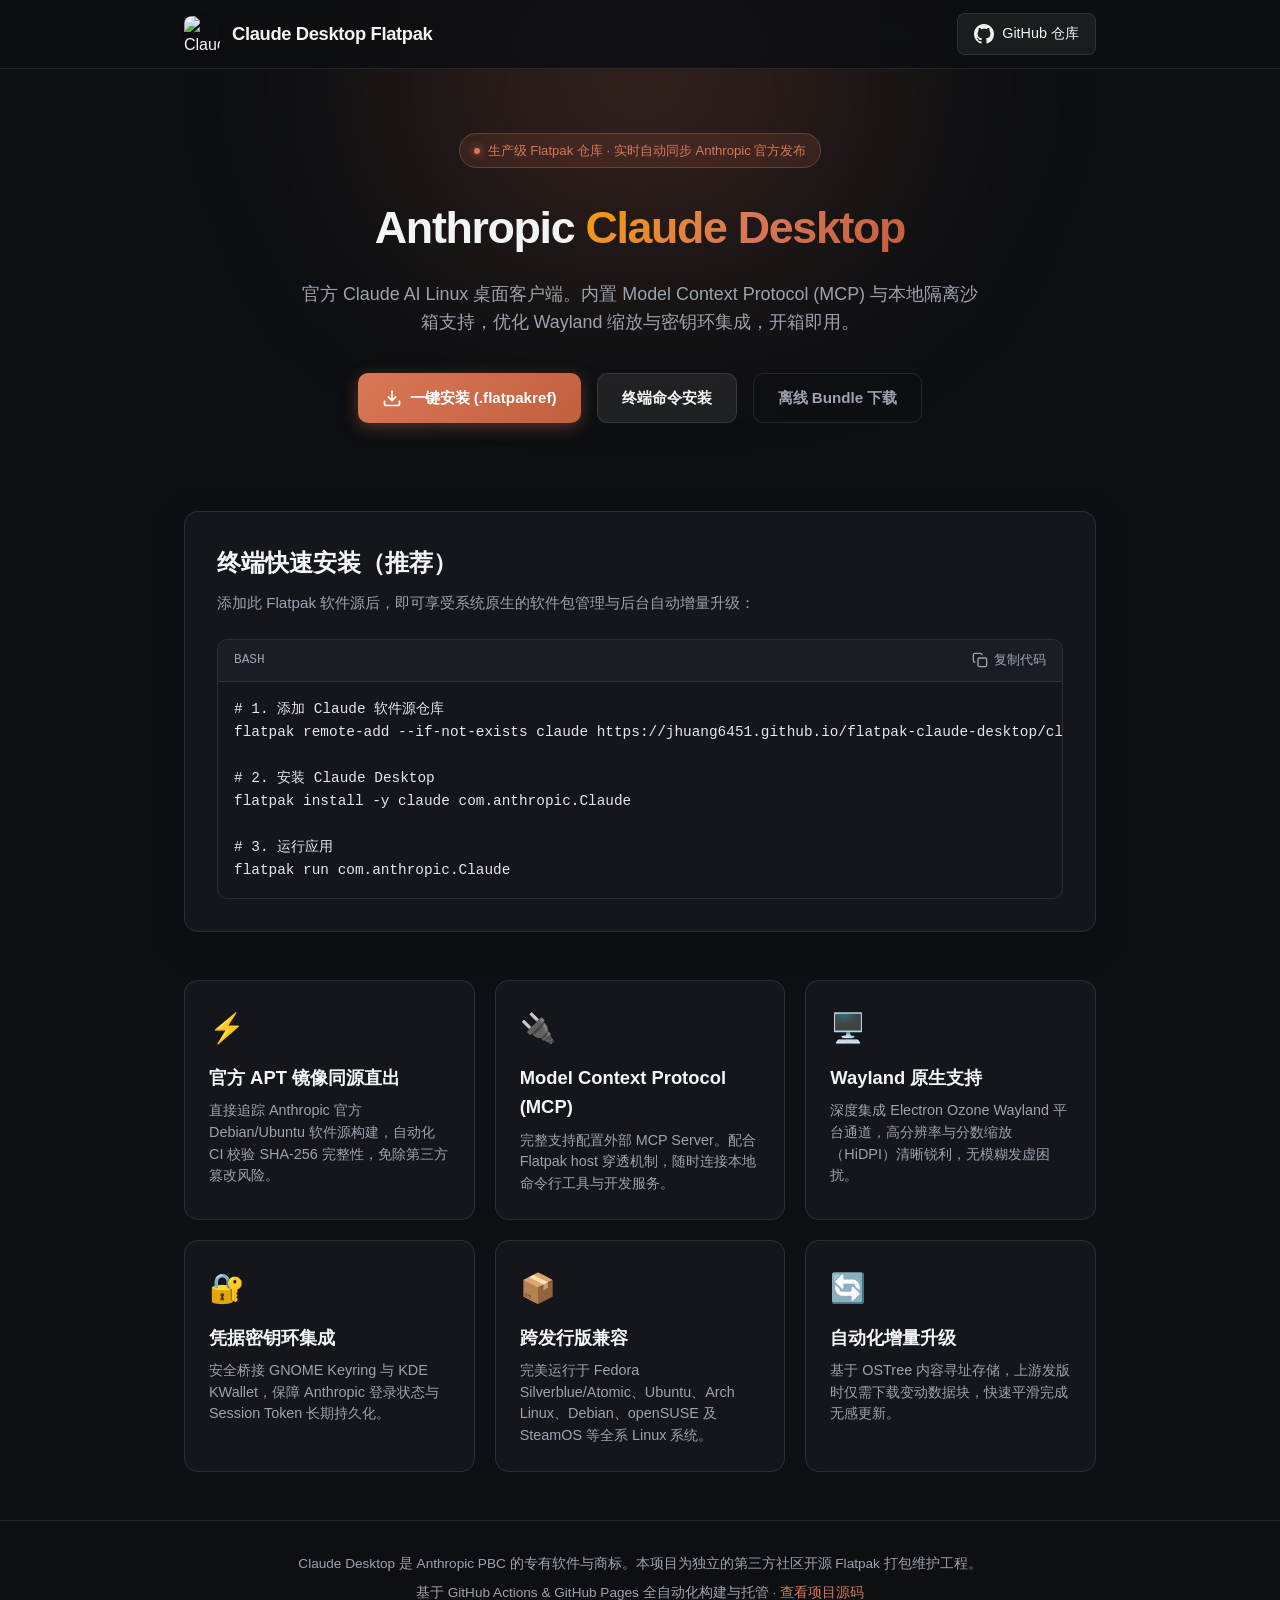
==== web/index.html @ 356c2008 "feat: initial commit for Anthropic Claude Desktop Linux Flatpak repository" ====
<!DOCTYPE html>
<html lang="zh-CN">
<head>
  <meta charset="UTF-8">
  <meta name="viewport" content="width=device-width, initial-scale=1.0">
  <title>Claude Flatpak - Anthropic Claude Linux 客户端一键安装与自动更新</title>
  <meta name="description" content="Anthropic Claude Linux 官方桌面客户端生产级 Flatpak 打包，集成 MCP 服务调用、Wayland 原生支持、全自动增量更新。">
  <link rel="icon" type="image/png" href="icons/com.anthropic.Claude.png">
  <link rel="stylesheet" href="style.css">
</head>
<body>
  <div class="bg-glow"></div>
  <header class="header">
    <div class="container nav-content">
      <div class="logo-group">
        <img src="icons/com.anthropic.Claude.png" alt="Claude Logo" class="app-icon">
        <span class="app-title">Claude Desktop Flatpak</span>
      </div>
      <div class="nav-links">
        <a href="https://github.com/jhuang6451/flatpak-claude-desktop" target="_blank" rel="noopener" class="nav-btn">
          <svg height="20" width="20" viewBox="0 0 16 16" fill="currentColor"><path d="M8 0C3.58 0 0 3.58 0 8c0 3.54 2.29 6.53 5.47 7.59.4.07.55-.17.55-.38 0-.19-.01-.82-.01-1.49-2.01.37-2.53-.49-2.69-.94-.09-.23-.48-.94-.82-1.13-.28-.15-.68-.52-.01-.53.63-.01 1.08.58 1.23.82.72 1.21 1.87.87 2.33.66.07-.52.28-.87.51-1.07-1.78-.2-3.64-.89-3.64-3.95 0-.87.31-1.59.82-2.15-.08-.2-.36-1.02.08-2.12 0 0 .67-.21 2.2.82.64-.18 1.32-.27 2-.27.68 0 1.36.09 2 .27 1.53-1.04 2.2-.82 2.2-.82.44 1.1.16 1.92.08 2.12.51.56.82 1.27.82 2.15 0 3.07-1.87 3.75-3.65 3.95.29.25.54.73.54 1.48 0 1.07-.01 1.93-.01 2.2 0 .21.15.46.55.38A8.013 8.013 0 0016 8c0-4.42-3.58-8-8-8z"/></svg>
          GitHub 仓库
        </a>
      </div>
    </div>
  </header>

  <main class="container main-content">
    <section class="hero">
      <div class="badge">
        <span class="badge-dot"></span>
        生产级 Flatpak 仓库 · 实时自动同步 Anthropic 官方发布
      </div>
      <h1 class="hero-title">
        Anthropic <span class="gradient-text">Claude Desktop</span>
      </h1>
      <p class="hero-subtitle">
        官方 Claude AI Linux 桌面客户端。内置 Model Context Protocol (MCP) 与本地隔离沙箱支持，优化 Wayland 缩放与密钥环集成，开箱即用。
      </p>

      <div class="actions">
        <a href="claude.flatpakref" class="btn btn-primary" download>
          <svg width="20" height="20" viewBox="0 0 24 24" fill="none" stroke="currentColor" stroke-width="2"><path d="M21 15v4a2 2 0 0 1-2 2H5a2 2 0 0 1-2-2v-4"/><polyline points="7 10 12 15 17 10"/><line x1="12" y1="15" x2="12" y2="3"/></svg>
          一键安装 (.flatpakref)
        </a>
        <a href="#cli-install" class="btn btn-secondary">
          终端命令安装
        </a>
        <a href="https://github.com/jhuang6451/flatpak-claude-desktop/releases/latest" target="_blank" rel="noopener" class="btn btn-outline">
          离线 Bundle 下载
        </a>
      </div>
    </section>

    <section id="cli-install" class="install-section">
      <h2 class="section-title">终端快速安装（推荐）</h2>
      <p class="section-desc">添加此 Flatpak 软件源后，即可享受系统原生的软件包管理与后台自动增量升级：</p>

      <div class="code-box">
        <div class="code-header">
          <span class="code-lang">BASH</span>
          <button class="copy-btn" onclick="copyInstallCmd()">
            <svg width="16" height="16" viewBox="0 0 24 24" fill="none" stroke="currentColor" stroke-width="2"><rect x="9" y="9" width="13" height="13" rx="2" ry="2"/><path d="M5 15H4a2 2 0 0 1-2-2V4a2 2 0 0 1 2-2h9a2 2 0 0 1 2 2v1"/></svg>
            复制代码
          </button>
        </div>
        <pre><code id="cmd-text"># 1. 添加 Claude 软件源仓库
flatpak remote-add --if-not-exists claude https://jhuang6451.github.io/flatpak-claude-desktop/claude.flatpakrepo

# 2. 安装 Claude Desktop
flatpak install -y claude com.anthropic.Claude

# 3. 运行应用
flatpak run com.anthropic.Claude</code></pre>
      </div>
    </section>

    <section class="features-grid">
      <div class="feature-card">
        <div class="feature-icon">⚡</div>
        <h3 class="feature-title">官方 APT 镜像同源直出</h3>
        <p class="feature-desc">直接追踪 Anthropic 官方 Debian/Ubuntu 软件源构建，自动化 CI 校验 SHA-256 完整性，免除第三方篡改风险。</p>
      </div>

      <div class="feature-card">
        <div class="feature-icon">🔌</div>
        <h3 class="feature-title">Model Context Protocol (MCP)</h3>
        <p class="feature-desc">完整支持配置外部 MCP Server。配合 Flatpak host 穿透机制，随时连接本地命令行工具与开发服务。</p>
      </div>

      <div class="feature-card">
        <div class="feature-icon">🖥️</div>
        <h3 class="feature-title">Wayland 原生支持</h3>
        <p class="feature-desc">深度集成 Electron Ozone Wayland 平台通道，高分辨率与分数缩放（HiDPI）清晰锐利，无模糊发虚困扰。</p>
      </div>

      <div class="feature-card">
        <div class="feature-icon">🔐</div>
        <h3 class="feature-title">凭据密钥环集成</h3>
        <p class="feature-desc">安全桥接 GNOME Keyring 与 KDE KWallet，保障 Anthropic 登录状态与 Session Token 长期持久化。</p>
      </div>

      <div class="feature-card">
        <div class="feature-icon">📦</div>
        <h3 class="feature-title">跨发行版兼容</h3>
        <p class="feature-desc">完美运行于 Fedora Silverblue/Atomic、Ubuntu、Arch Linux、Debian、openSUSE 及 SteamOS 等全系 Linux 系统。</p>
      </div>

      <div class="feature-card">
        <div class="feature-icon">🔄</div>
        <h3 class="feature-title">自动化增量升级</h3>
        <p class="feature-desc">基于 OSTree 内容寻址存储，上游发版时仅需下载变动数据块，快速平滑完成无感更新。</p>
      </div>
    </section>
  </main>

  <footer class="footer">
    <div class="container">
      <p>Claude Desktop 是 Anthropic PBC 的专有软件与商标。本项目为独立的第三方社区开源 Flatpak 打包维护工程。</p>
      <p style="margin-top: 8px;">基于 GitHub Actions & GitHub Pages 全自动化构建与托管 · <a href="https://github.com/jhuang6451/flatpak-claude-desktop">查看项目源码</a></p>
    </div>
  </footer>

  <script>
    function copyInstallCmd() {
      const text = document.getElementById('cmd-text').innerText;
      navigator.clipboard.writeText(text).then(() => {
        const btn = document.querySelector('.copy-btn');
        btn.innerHTML = '已复制！';
        setTimeout(() => {
          btn.innerHTML = '<svg width="16" height="16" viewBox="0 0 24 24" fill="none" stroke="currentColor" stroke-width="2"><rect x="9" y="9" width="13" height="13" rx="2" ry="2"/><path d="M5 15H4a2 2 0 0 1-2-2V4a2 2 0 0 1 2-2h9a2 2 0 0 1 2 2v1"/></svg> 复制代码';
        }, 2000);
      });
    }
  </script>
</body>
</html>
---- web/style.css ----
:root {
  --bg-color: #0d0f12;
  --card-bg: rgba(24, 26, 32, 0.75);
  --card-border: rgba(255, 255, 255, 0.1);
  --text-primary: #f3f4f6;
  --text-secondary: #9ca3af;
  --accent-coral: #d97757;
  --accent-terracotta: #c15f3e;
  --accent-amber: #f59e0b;
  --accent-cream: #faf5ee;
  --code-bg: #14161d;
  --radius: 14px;
}

* {
  margin: 0;
  padding: 0;
  box-sizing: border-box;
}

body {
  font-family: -apple-system, BlinkMacSystemFont, "Segoe UI", Roboto, "Helvetica Neue", Arial, sans-serif;
  background-color: var(--bg-color);
  color: var(--text-primary);
  line-height: 1.6;
  position: relative;
  min-height: 100vh;
  overflow-x: hidden;
}

.bg-glow {
  position: fixed;
  top: -150px;
  left: 50%;
  transform: translateX(-50%);
  width: 900px;
  height: 450px;
  background: radial-gradient(circle, rgba(217, 119, 87, 0.22) 0%, rgba(193, 95, 62, 0.12) 40%, transparent 70%);
  filter: blur(80px);
  z-index: -1;
  pointer-events: none;
}

.container {
  max-width: 960px;
  margin: 0 auto;
  padding: 0 24px;
}

/* Header */
.header {
  border-bottom: 1px solid var(--card-border);
  backdrop-filter: blur(12px);
  position: sticky;
  top: 0;
  z-index: 50;
  background: rgba(13, 15, 18, 0.85);
}

.nav-content {
  display: flex;
  justify-content: space-between;
  align-items: center;
  height: 68px;
}

.logo-group {
  display: flex;
  align-items: center;
  gap: 12px;
}

.app-icon {
  width: 36px;
  height: 36px;
  border-radius: 8px;
  box-shadow: 0 2px 8px rgba(0, 0, 0, 0.3);
}

.app-title {
  font-size: 1.15rem;
  font-weight: 700;
  letter-spacing: -0.02em;
}

.nav-btn {
  display: inline-flex;
  align-items: center;
  gap: 8px;
  background: rgba(255, 255, 255, 0.06);
  color: var(--text-primary);
  text-decoration: none;
  padding: 8px 16px;
  border-radius: 8px;
  font-size: 0.9rem;
  font-weight: 500;
  border: 1px solid var(--card-border);
  transition: all 0.2s ease;
}

.nav-btn:hover {
  background: rgba(255, 255, 255, 0.12);
}

/* Hero */
.hero {
  padding: 64px 0 40px;
  text-align: center;
}

.badge {
  display: inline-flex;
  align-items: center;
  gap: 8px;
  background: rgba(217, 119, 87, 0.12);
  border: 1px solid rgba(217, 119, 87, 0.3);
  color: var(--accent-coral);
  padding: 6px 14px;
  border-radius: 999px;
  font-size: 0.82rem;
  font-weight: 500;
  margin-bottom: 24px;
}

.badge-dot {
  width: 6px;
  height: 6px;
  background: var(--accent-coral);
  border-radius: 50%;
  box-shadow: 0 0 8px var(--accent-coral);
}

.hero-title {
  font-size: 2.8rem;
  font-weight: 800;
  letter-spacing: -0.03em;
  margin-bottom: 16px;
}

.gradient-text {
  background: linear-gradient(135deg, #f59e0b 0%, #d97757 50%, #c15f3e 100%);
  -webkit-background-clip: text;
  -webkit-text-fill-color: transparent;
}

.hero-subtitle {
  font-size: 1.12rem;
  color: var(--text-secondary);
  max-width: 680px;
  margin: 0 auto 36px;
}

.actions {
  display: flex;
  justify-content: center;
  gap: 16px;
  flex-wrap: wrap;
}

.btn {
  display: inline-flex;
  align-items: center;
  gap: 8px;
  padding: 12px 24px;
  border-radius: 10px;
  font-size: 0.95rem;
  font-weight: 600;
  text-decoration: none;
  transition: all 0.2s ease;
  cursor: pointer;
}

.btn-primary {
  background: linear-gradient(135deg, #d97757 0%, #c15f3e 100%);
  color: #fff;
  box-shadow: 0 4px 16px rgba(217, 119, 87, 0.35);
}

.btn-primary:hover {
  transform: translateY(-2px);
  box-shadow: 0 6px 20px rgba(217, 119, 87, 0.5);
}

.btn-secondary {
  background: rgba(255, 255, 255, 0.08);
  color: var(--text-primary);
  border: 1px solid var(--card-border);
}

.btn-secondary:hover {
  background: rgba(255, 255, 255, 0.14);
}

.btn-outline {
  background: transparent;
  color: var(--text-secondary);
  border: 1px solid var(--card-border);
}

.btn-outline:hover {
  color: var(--text-primary);
  border-color: rgba(255, 255, 255, 0.25);
}

/* Install Section */
.install-section {
  margin-top: 48px;
  background: var(--card-bg);
  border: 1px solid var(--card-border);
  border-radius: var(--radius);
  padding: 32px;
  box-shadow: 0 10px 30px rgba(0, 0, 0, 0.25);
}

.section-title {
  font-size: 1.5rem;
  font-weight: 700;
  margin-bottom: 8px;
}

.section-desc {
  color: var(--text-secondary);
  margin-bottom: 24px;
  font-size: 0.95rem;
}

.code-box {
  background: var(--code-bg);
  border: 1px solid var(--card-border);
  border-radius: 10px;
  overflow: hidden;
}

.code-header {
  display: flex;
  justify-content: space-between;
  align-items: center;
  padding: 10px 16px;
  background: rgba(255, 255, 255, 0.03);
  border-bottom: 1px solid var(--card-border);
}

.code-lang {
  font-size: 0.8rem;
  font-family: monospace;
  color: var(--text-secondary);
}

.copy-btn {
  background: transparent;
  border: none;
  color: var(--text-secondary);
  cursor: pointer;
  display: flex;
  align-items: center;
  gap: 6px;
  font-size: 0.8rem;
  transition: color 0.2s ease;
}

.copy-btn:hover {
  color: var(--text-primary);
}

.code-box pre {
  padding: 16px;
  overflow-x: auto;
  font-family: "JetBrains Mono", Consolas, Monaco, "Liberation Mono", monospace;
  font-size: 0.9rem;
  line-height: 1.6;
  color: #e5e7eb;
}

.code-box code {
  font-family: inherit;
}

/* Feature Grid */
.features-grid {
  display: grid;
  grid-template-columns: repeat(auto-fit, minmax(280px, 1fr));
  gap: 20px;
  margin: 48px 0;
}

.feature-card {
  background: var(--card-bg);
  border: 1px solid var(--card-border);
  border-radius: var(--radius);
  padding: 24px;
  transition: transform 0.2s ease, border-color 0.2s ease;
}

.feature-card:hover {
  transform: translateY(-3px);
  border-color: rgba(217, 119, 87, 0.4);
}

.feature-icon {
  font-size: 1.8rem;
  margin-bottom: 12px;
}

.feature-title {
  font-size: 1.15rem;
  font-weight: 600;
  margin-bottom: 8px;
}

.feature-desc {
  font-size: 0.9rem;
  color: var(--text-secondary);
  line-height: 1.5;
}

/* Footer */
.footer {
  border-top: 1px solid var(--card-border);
  padding: 32px 0;
  text-align: center;
  color: var(--text-secondary);
  font-size: 0.85rem;
  margin-top: 48px;
}

.footer a {
  color: var(--accent-coral);
  text-decoration: none;
}

.footer a:hover {
  text-decoration: underline;
}

@media (max-width: 640px) {
  .hero-title {
    font-size: 2.1rem;
  }
  .actions {
    flex-direction: column;
  }
  .btn {
    width: 100%;
    justify-content: center;
  }
}
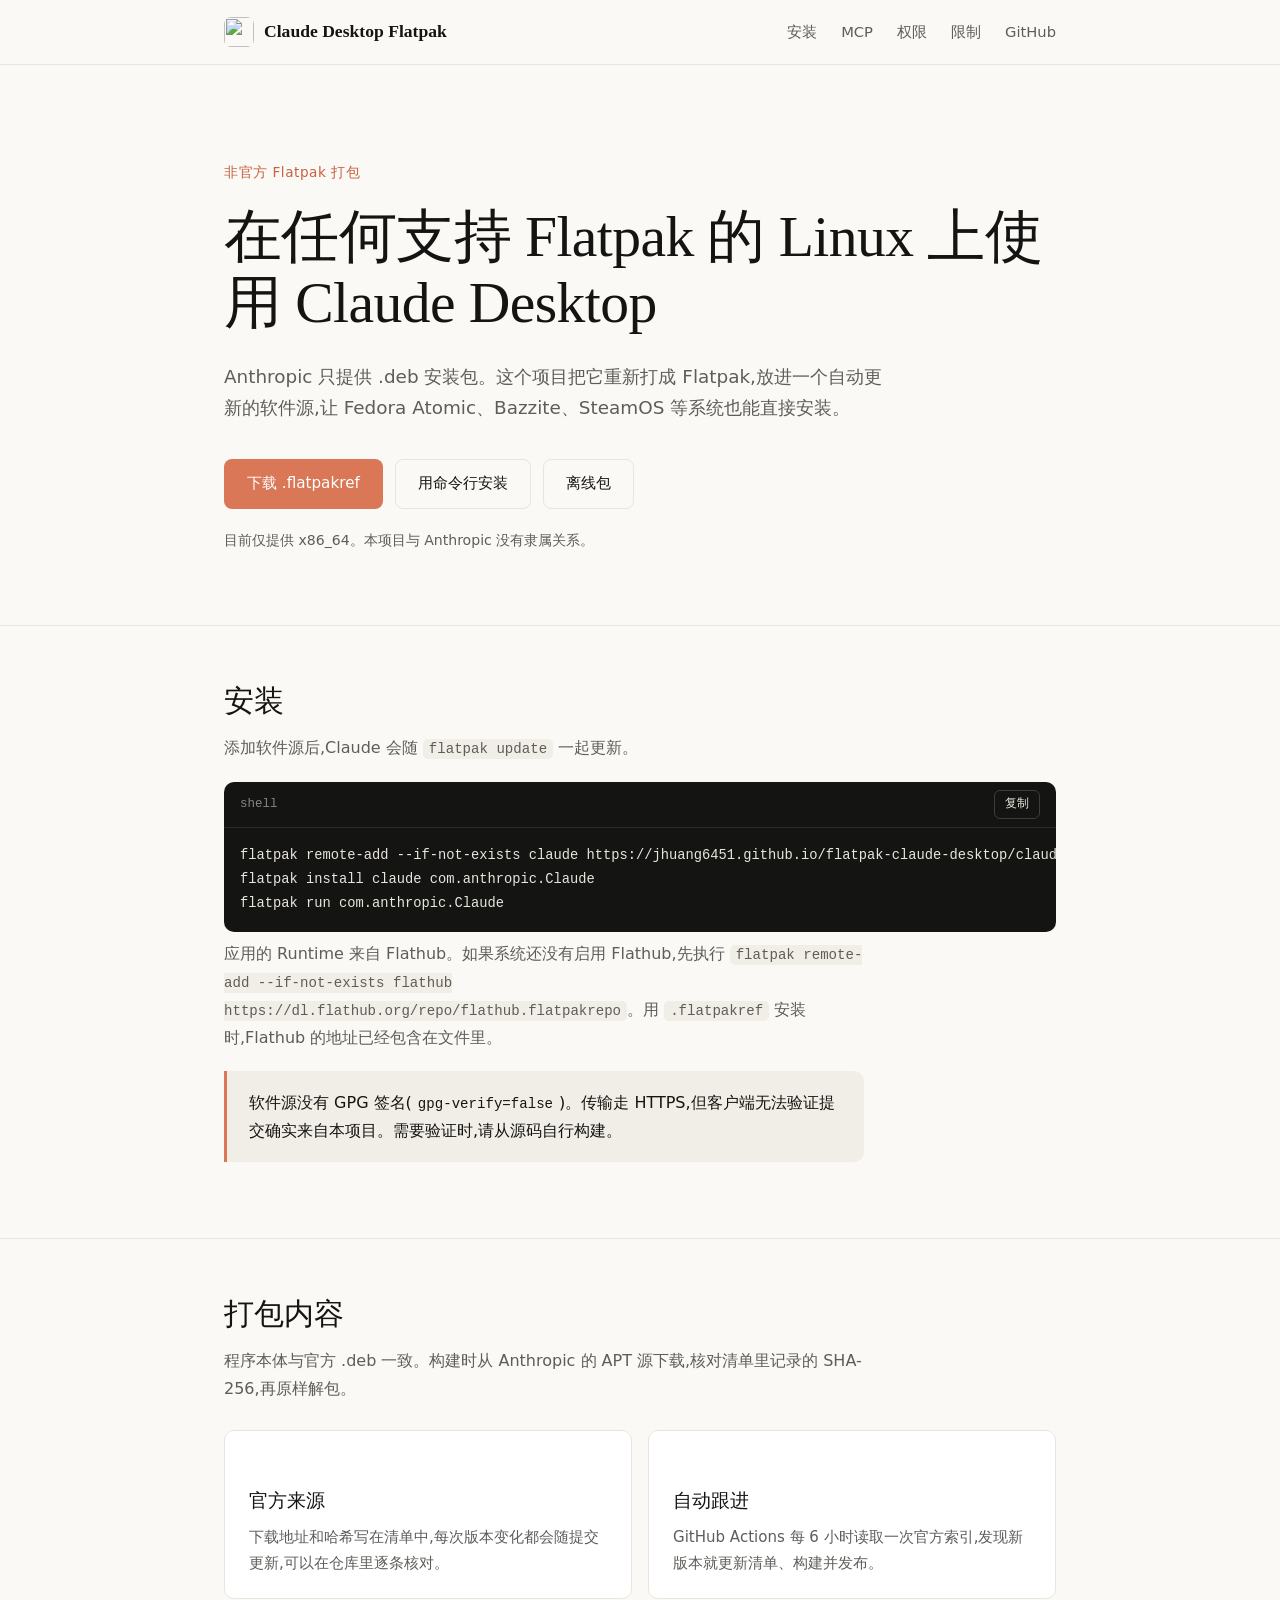
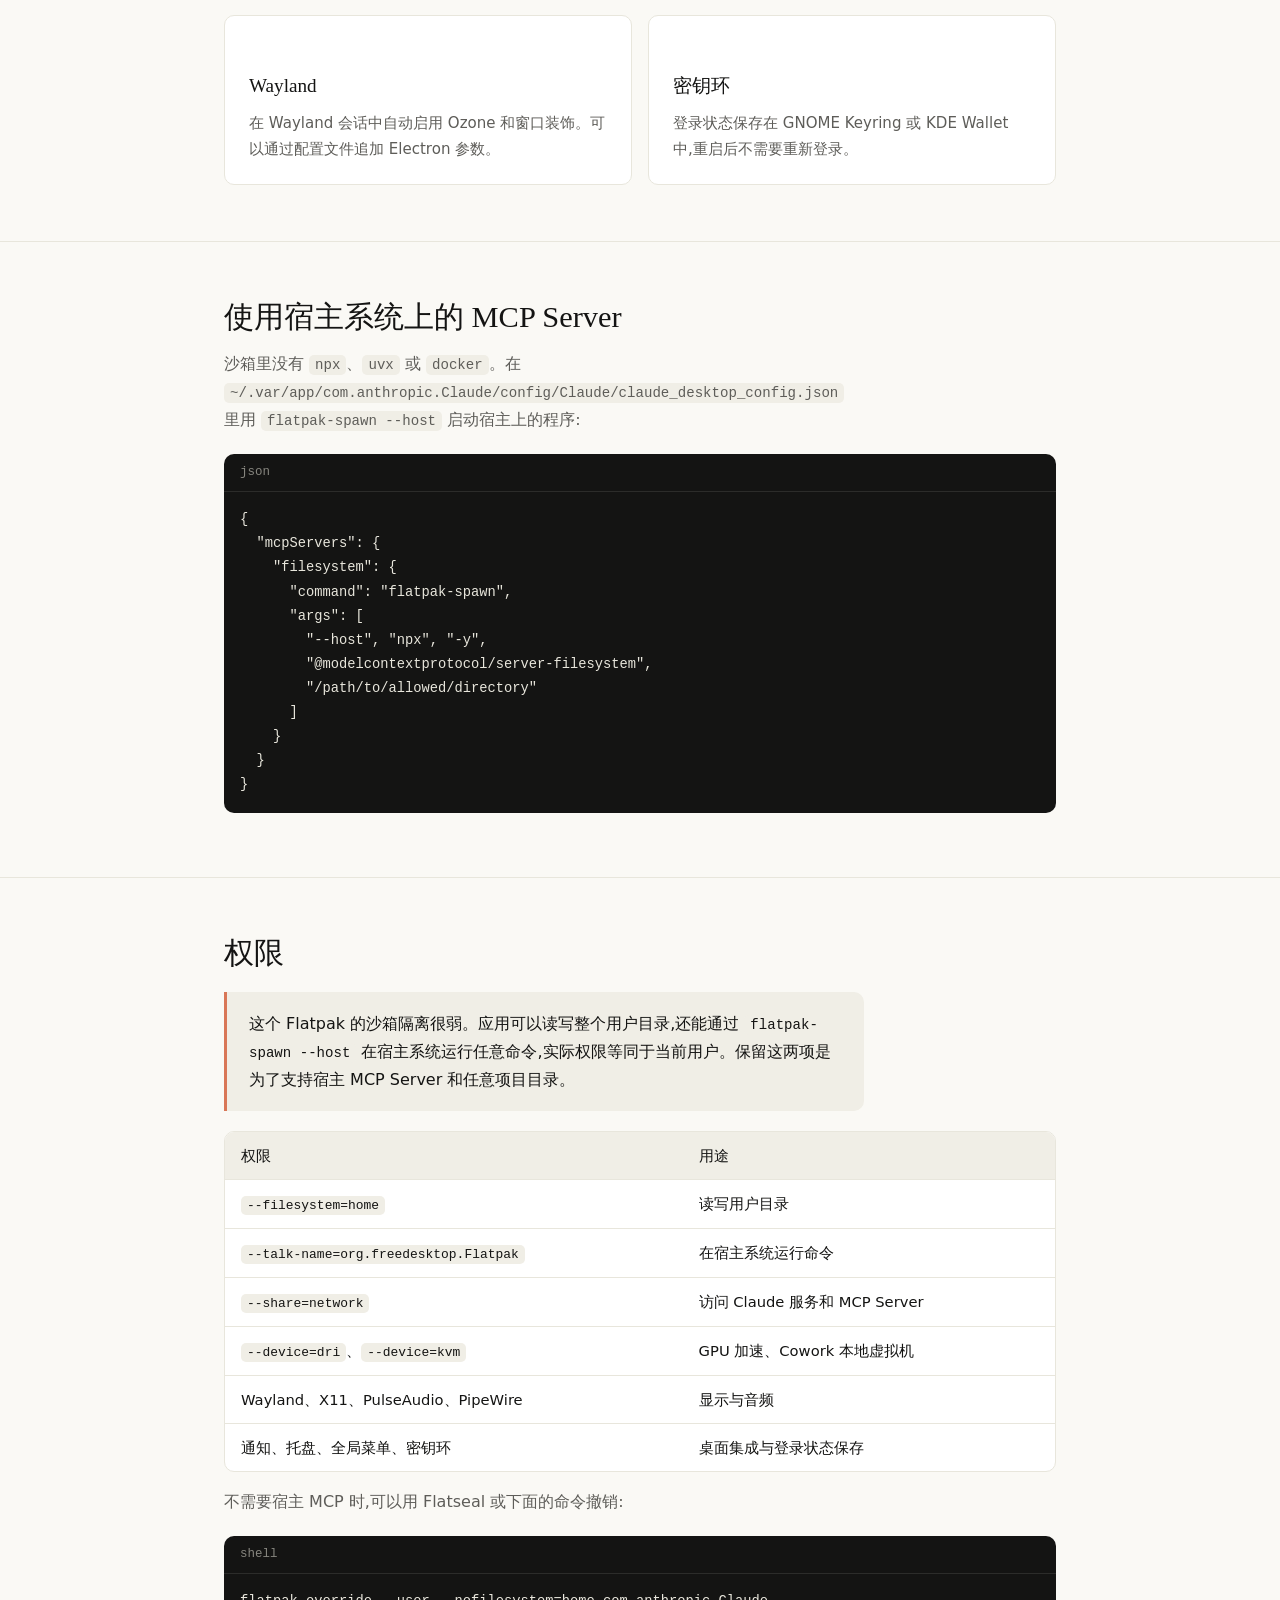
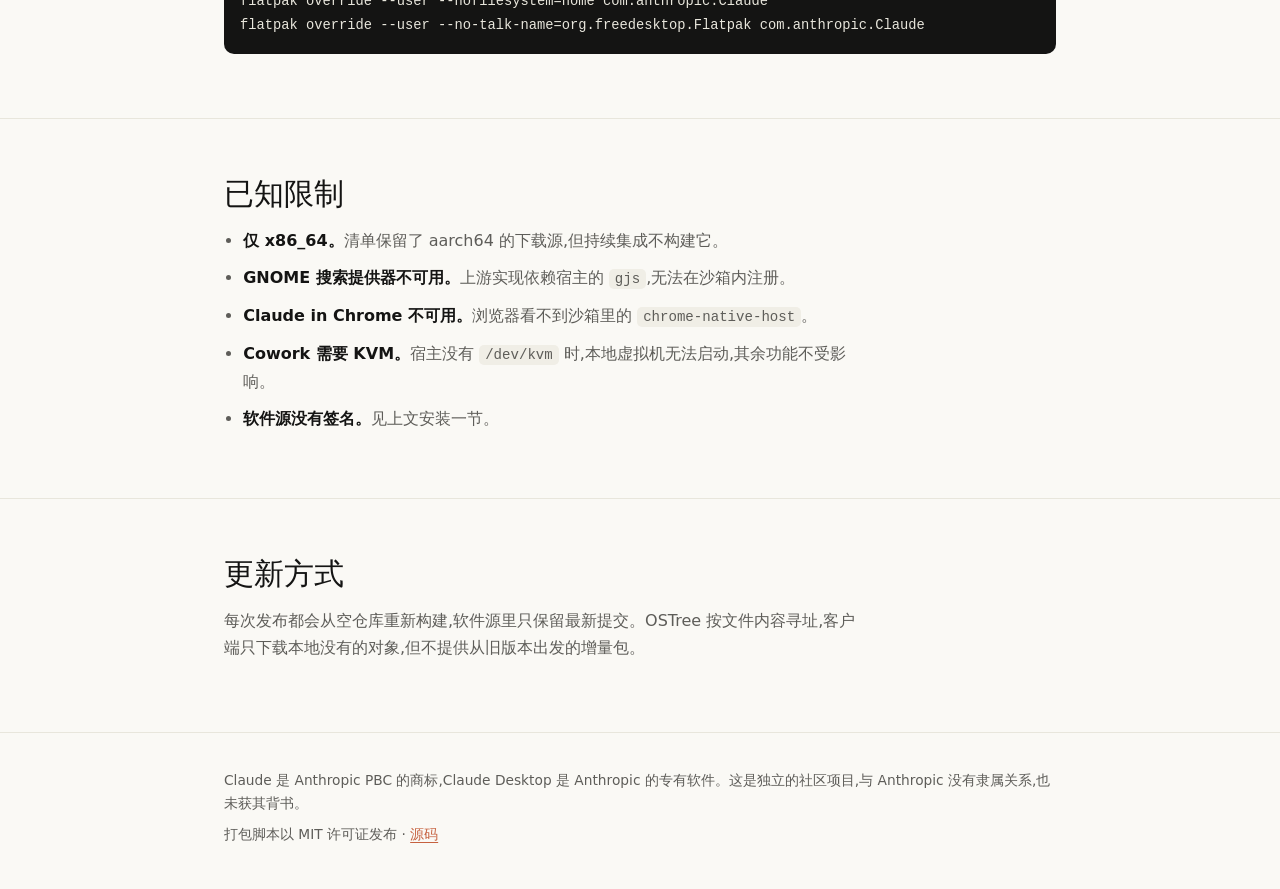
==== commit 183f2172: "docs: rewrite README and Pages site, document permissions and known limitations Redesign the landing" ====
--- a/web/index.html
+++ b/web/index.html
@@ -3,135 +3,184 @@
 <head>
   <meta charset="UTF-8">
   <meta name="viewport" content="width=device-width, initial-scale=1.0">
-  <title>Claude Flatpak - Anthropic Claude Linux 客户端一键安装与自动更新</title>
-  <meta name="description" content="Anthropic Claude Linux 官方桌面客户端生产级 Flatpak 打包，集成 MCP 服务调用、Wayland 原生支持、全自动增量更新。">
+  <meta name="color-scheme" content="light dark">
+  <title>Claude Desktop for Linux (Flatpak)</title>
+  <meta name="description" content="Anthropic 官方 Linux 桌面客户端的 Flatpak 打包与软件源,从官方 APT 源构建,自动跟进上游版本。">
   <link rel="icon" type="image/png" href="icons/com.anthropic.Claude.png">
   <link rel="stylesheet" href="style.css">
 </head>
 <body>
-  <div class="bg-glow"></div>
   <header class="header">
-    <div class="container nav-content">
-      <div class="logo-group">
-        <img src="icons/com.anthropic.Claude.png" alt="Claude Logo" class="app-icon">
-        <span class="app-title">Claude Desktop Flatpak</span>
-      </div>
-      <div class="nav-links">
-        <a href="https://github.com/jhuang6451/flatpak-claude-desktop" target="_blank" rel="noopener" class="nav-btn">
-          <svg height="20" width="20" viewBox="0 0 16 16" fill="currentColor"><path d="M8 0C3.58 0 0 3.58 0 8c0 3.54 2.29 6.53 5.47 7.59.4.07.55-.17.55-.38 0-.19-.01-.82-.01-1.49-2.01.37-2.53-.49-2.69-.94-.09-.23-.48-.94-.82-1.13-.28-.15-.68-.52-.01-.53.63-.01 1.08.58 1.23.82.72 1.21 1.87.87 2.33.66.07-.52.28-.87.51-1.07-1.78-.2-3.64-.89-3.64-3.95 0-.87.31-1.59.82-2.15-.08-.2-.36-1.02.08-2.12 0 0 .67-.21 2.2.82.64-.18 1.32-.27 2-.27.68 0 1.36.09 2 .27 1.53-1.04 2.2-.82 2.2-.82.44 1.1.16 1.92.08 2.12.51.56.82 1.27.82 2.15 0 3.07-1.87 3.75-3.65 3.95.29.25.54.73.54 1.48 0 1.07-.01 1.93-.01 2.2 0 .21.15.46.55.38A8.013 8.013 0 0016 8c0-4.42-3.58-8-8-8z"/></svg>
-          GitHub 仓库
-        </a>
-      </div>
+    <div class="container nav">
+      <a class="brand" href="#">
+        <img src="icons/com.anthropic.Claude.png" alt="">
+        Claude Desktop Flatpak
+      </a>
+      <nav class="nav-links">
+        <a href="#install">安装</a>
+        <a href="#mcp" class="hide-sm">MCP</a>
+        <a href="#permissions">权限</a>
+        <a href="#limits" class="hide-sm">限制</a>
+        <a href="https://github.com/jhuang6451/flatpak-claude-desktop" rel="noopener">GitHub</a>
+      </nav>
     </div>
   </header>
 
-  <main class="container main-content">
+  <main>
     <section class="hero">
-      <div class="badge">
-        <span class="badge-dot"></span>
-        生产级 Flatpak 仓库 · 实时自动同步 Anthropic 官方发布
-      </div>
-      <h1 class="hero-title">
-        Anthropic <span class="gradient-text">Claude Desktop</span>
-      </h1>
-      <p class="hero-subtitle">
-        官方 Claude AI Linux 桌面客户端。内置 Model Context Protocol (MCP) 与本地隔离沙箱支持，优化 Wayland 缩放与密钥环集成，开箱即用。
-      </p>
-
-      <div class="actions">
-        <a href="claude.flatpakref" class="btn btn-primary" download>
-          <svg width="20" height="20" viewBox="0 0 24 24" fill="none" stroke="currentColor" stroke-width="2"><path d="M21 15v4a2 2 0 0 1-2 2H5a2 2 0 0 1-2-2v-4"/><polyline points="7 10 12 15 17 10"/><line x1="12" y1="15" x2="12" y2="3"/></svg>
-          一键安装 (.flatpakref)
-        </a>
-        <a href="#cli-install" class="btn btn-secondary">
-          终端命令安装
-        </a>
-        <a href="https://github.com/jhuang6451/flatpak-claude-desktop/releases/latest" target="_blank" rel="noopener" class="btn btn-outline">
-          离线 Bundle 下载
-        </a>
+      <div class="container">
+        <p class="eyebrow">非官方 Flatpak 打包</p>
+        <h1>在任何支持 Flatpak 的 Linux 上使用 Claude Desktop</h1>
+        <p class="lead">Anthropic 只提供 .deb 安装包。这个项目把它重新打成 Flatpak,放进一个自动更新的软件源,让 Fedora Atomic、Bazzite、SteamOS 等系统也能直接安装。</p>
+        <div class="actions">
+          <a href="claude.flatpakref" class="btn btn-primary" download>下载 .flatpakref</a>
+          <a href="#install" class="btn btn-secondary">用命令行安装</a>
+          <a href="https://github.com/jhuang6451/flatpak-claude-desktop/releases/latest" class="btn btn-secondary" rel="noopener">离线包</a>
+        </div>
+        <p class="note">目前仅提供 x86_64。本项目与 Anthropic 没有隶属关系。</p>
       </div>
     </section>
 
-    <section id="cli-install" class="install-section">
-      <h2 class="section-title">终端快速安装（推荐）</h2>
-      <p class="section-desc">添加此 Flatpak 软件源后，即可享受系统原生的软件包管理与后台自动增量升级：</p>
+    <section id="install" class="block">
+      <div class="container">
+        <h2>安装</h2>
+        <p>添加软件源后,Claude 会随 <code>flatpak update</code> 一起更新。</p>
 
-      <div class="code-box">
-        <div class="code-header">
-          <span class="code-lang">BASH</span>
-          <button class="copy-btn" onclick="copyInstallCmd()">
-            <svg width="16" height="16" viewBox="0 0 24 24" fill="none" stroke="currentColor" stroke-width="2"><rect x="9" y="9" width="13" height="13" rx="2" ry="2"/><path d="M5 15H4a2 2 0 0 1-2-2V4a2 2 0 0 1 2-2h9a2 2 0 0 1 2 2v1"/></svg>
-            复制代码
-          </button>
+        <div class="code-box">
+          <div class="code-head">
+            <span>shell</span>
+            <button class="copy-btn" type="button" id="copy-btn">复制</button>
+          </div>
+          <pre><code id="cmd-text">flatpak remote-add --if-not-exists claude https://jhuang6451.github.io/flatpak-claude-desktop/claude.flatpakrepo
+flatpak install claude com.anthropic.Claude
+flatpak run com.anthropic.Claude</code></pre>
         </div>
-        <pre><code id="cmd-text"># 1. 添加 Claude 软件源仓库
-flatpak remote-add --if-not-exists claude https://jhuang6451.github.io/flatpak-claude-desktop/claude.flatpakrepo
 
-# 2. 安装 Claude Desktop
-flatpak install -y claude com.anthropic.Claude
+        <p>应用的 Runtime 来自 Flathub。如果系统还没有启用 Flathub,先执行 <code>flatpak remote-add --if-not-exists flathub https://dl.flathub.org/repo/flathub.flatpakrepo</code>。用 <code>.flatpakref</code> 安装时,Flathub 的地址已经包含在文件里。</p>
 
-# 3. 运行应用
-flatpak run com.anthropic.Claude</code></pre>
+        <div class="callout">
+          <p>软件源没有 GPG 签名(<code>gpg-verify=false</code>)。传输走 HTTPS,但客户端无法验证提交确实来自本项目。需要验证时,请从源码自行构建。</p>
+        </div>
       </div>
     </section>
 
-    <section class="features-grid">
-      <div class="feature-card">
-        <div class="feature-icon">⚡</div>
-        <h3 class="feature-title">官方 APT 镜像同源直出</h3>
-        <p class="feature-desc">直接追踪 Anthropic 官方 Debian/Ubuntu 软件源构建，自动化 CI 校验 SHA-256 完整性，免除第三方篡改风险。</p>
+    <section class="block">
+      <div class="container">
+        <h2>打包内容</h2>
+        <p>程序本体与官方 .deb 一致。构建时从 Anthropic 的 APT 源下载,核对清单里记录的 SHA-256,再原样解包。</p>
+        <div class="features">
+          <div class="feature">
+            <h3>官方来源</h3>
+            <p>下载地址和哈希写在清单中,每次版本变化都会随提交更新,可以在仓库里逐条核对。</p>
+          </div>
+          <div class="feature">
+            <h3>自动跟进</h3>
+            <p>GitHub Actions 每 6 小时读取一次官方索引,发现新版本就更新清单、构建并发布。</p>
+          </div>
+          <div class="feature">
+            <h3>Wayland</h3>
+            <p>在 Wayland 会话中自动启用 Ozone 和窗口装饰。可以通过配置文件追加 Electron 参数。</p>
+          </div>
+          <div class="feature">
+            <h3>密钥环</h3>
+            <p>登录状态保存在 GNOME Keyring 或 KDE Wallet 中,重启后不需要重新登录。</p>
+          </div>
+        </div>
       </div>
+    </section>
 
-      <div class="feature-card">
-        <div class="feature-icon">🔌</div>
-        <h3 class="feature-title">Model Context Protocol (MCP)</h3>
-        <p class="feature-desc">完整支持配置外部 MCP Server。配合 Flatpak host 穿透机制，随时连接本地命令行工具与开发服务。</p>
+    <section id="mcp" class="block">
+      <div class="container">
+        <h2>使用宿主系统上的 MCP Server</h2>
+        <p>沙箱里没有 <code>npx</code>、<code>uvx</code> 或 <code>docker</code>。在 <code>~/.var/app/com.anthropic.Claude/config/Claude/claude_desktop_config.json</code> 里用 <code>flatpak-spawn --host</code> 启动宿主上的程序:</p>
+        <div class="code-box">
+          <div class="code-head"><span>json</span></div>
+          <pre><code>{
+  "mcpServers": {
+    "filesystem": {
+      "command": "flatpak-spawn",
+      "args": [
+        "--host", "npx", "-y",
+        "@modelcontextprotocol/server-filesystem",
+        "/path/to/allowed/directory"
+      ]
+    }
+  }
+}</code></pre>
+        </div>
       </div>
+    </section>
 
-      <div class="feature-card">
-        <div class="feature-icon">🖥️</div>
-        <h3 class="feature-title">Wayland 原生支持</h3>
-        <p class="feature-desc">深度集成 Electron Ozone Wayland 平台通道，高分辨率与分数缩放（HiDPI）清晰锐利，无模糊发虚困扰。</p>
+    <section id="permissions" class="block">
+      <div class="container">
+        <h2>权限</h2>
+        <div class="callout">
+          <p>这个 Flatpak 的沙箱隔离很弱。应用可以读写整个用户目录,还能通过 <code>flatpak-spawn --host</code> 在宿主系统运行任意命令,实际权限等同于当前用户。保留这两项是为了支持宿主 MCP Server 和任意项目目录。</p>
+        </div>
+        <div class="table-wrap">
+          <table>
+            <thead>
+              <tr><th>权限</th><th>用途</th></tr>
+            </thead>
+            <tbody>
+              <tr><td><code>--filesystem=home</code></td><td>读写用户目录</td></tr>
+              <tr><td><code>--talk-name=org.freedesktop.Flatpak</code></td><td>在宿主系统运行命令</td></tr>
+              <tr><td><code>--share=network</code></td><td>访问 Claude 服务和 MCP Server</td></tr>
+              <tr><td><code>--device=dri</code>、<code>--device=kvm</code></td><td>GPU 加速、Cowork 本地虚拟机</td></tr>
+              <tr><td>Wayland、X11、PulseAudio、PipeWire</td><td>显示与音频</td></tr>
+              <tr><td>通知、托盘、全局菜单、密钥环</td><td>桌面集成与登录状态保存</td></tr>
+            </tbody>
+          </table>
+        </div>
+        <p style="margin-top: 16px;">不需要宿主 MCP 时,可以用 Flatseal 或下面的命令撤销:</p>
+        <div class="code-box">
+          <div class="code-head"><span>shell</span></div>
+          <pre><code>flatpak override --user --nofilesystem=home com.anthropic.Claude
+flatpak override --user --no-talk-name=org.freedesktop.Flatpak com.anthropic.Claude</code></pre>
+        </div>
       </div>
+    </section>
 
-      <div class="feature-card">
-        <div class="feature-icon">🔐</div>
-        <h3 class="feature-title">凭据密钥环集成</h3>
-        <p class="feature-desc">安全桥接 GNOME Keyring 与 KDE KWallet，保障 Anthropic 登录状态与 Session Token 长期持久化。</p>
+    <section id="limits" class="block">
+      <div class="container">
+        <h2>已知限制</h2>
+        <ul class="plain">
+          <li><strong>仅 x86_64。</strong>清单保留了 aarch64 的下载源,但持续集成不构建它。</li>
+          <li><strong>GNOME 搜索提供器不可用。</strong>上游实现依赖宿主的 <code>gjs</code>,无法在沙箱内注册。</li>
+          <li><strong>Claude in Chrome 不可用。</strong>浏览器看不到沙箱里的 <code>chrome-native-host</code>。</li>
+          <li><strong>Cowork 需要 KVM。</strong>宿主没有 <code>/dev/kvm</code> 时,本地虚拟机无法启动,其余功能不受影响。</li>
+          <li><strong>软件源没有签名。</strong>见上文安装一节。</li>
+        </ul>
       </div>
+    </section>
 
-      <div class="feature-card">
-        <div class="feature-icon">📦</div>
-        <h3 class="feature-title">跨发行版兼容</h3>
-        <p class="feature-desc">完美运行于 Fedora Silverblue/Atomic、Ubuntu、Arch Linux、Debian、openSUSE 及 SteamOS 等全系 Linux 系统。</p>
-      </div>
-
-      <div class="feature-card">
-        <div class="feature-icon">🔄</div>
-        <h3 class="feature-title">自动化增量升级</h3>
-        <p class="feature-desc">基于 OSTree 内容寻址存储，上游发版时仅需下载变动数据块，快速平滑完成无感更新。</p>
+    <section class="block">
+      <div class="container">
+        <h2>更新方式</h2>
+        <p>每次发布都会从空仓库重新构建,软件源里只保留最新提交。OSTree 按文件内容寻址,客户端只下载本地没有的对象,但不提供从旧版本出发的增量包。</p>
       </div>
     </section>
   </main>
 
   <footer class="footer">
     <div class="container">
-      <p>Claude Desktop 是 Anthropic PBC 的专有软件与商标。本项目为独立的第三方社区开源 Flatpak 打包维护工程。</p>
-      <p style="margin-top: 8px;">基于 GitHub Actions & GitHub Pages 全自动化构建与托管 · <a href="https://github.com/jhuang6451/flatpak-claude-desktop">查看项目源码</a></p>
+      <p>Claude 是 Anthropic PBC 的商标,Claude Desktop 是 Anthropic 的专有软件。这是独立的社区项目,与 Anthropic 没有隶属关系,也未获其背书。</p>
+      <p>打包脚本以 MIT 许可证发布 · <a href="https://github.com/jhuang6451/flatpak-claude-desktop" rel="noopener">源码</a></p>
     </div>
   </footer>
 
   <script>
-    function copyInstallCmd() {
-      const text = document.getElementById('cmd-text').innerText;
-      navigator.clipboard.writeText(text).then(() => {
-        const btn = document.querySelector('.copy-btn');
-        btn.innerHTML = '已复制！';
-        setTimeout(() => {
-          btn.innerHTML = '<svg width="16" height="16" viewBox="0 0 24 24" fill="none" stroke="currentColor" stroke-width="2"><rect x="9" y="9" width="13" height="13" rx="2" ry="2"/><path d="M5 15H4a2 2 0 0 1-2-2V4a2 2 0 0 1 2-2h9a2 2 0 0 1 2 2v1"/></svg> 复制代码';
-        }, 2000);
+    (function () {
+      var btn = document.getElementById('copy-btn');
+      var code = document.getElementById('cmd-text');
+      if (!btn || !code || !navigator.clipboard) return;
+      btn.addEventListener('click', function () {
+        navigator.clipboard.writeText(code.innerText).then(function () {
+          btn.textContent = '已复制';
+          setTimeout(function () { btn.textContent = '复制'; }, 2000);
+        });
       });
-    }
+    })();
   </script>
 </body>
 </html>
--- a/web/style.css
+++ b/web/style.css
@@ -1,15 +1,36 @@
 :root {
-  --bg-color: #0d0f12;
-  --card-bg: rgba(24, 26, 32, 0.75);
-  --card-border: rgba(255, 255, 255, 0.1);
-  --text-primary: #f3f4f6;
-  --text-secondary: #9ca3af;
-  --accent-coral: #d97757;
-  --accent-terracotta: #c15f3e;
-  --accent-amber: #f59e0b;
-  --accent-cream: #faf5ee;
-  --code-bg: #14161d;
-  --radius: 14px;
+  --bg: #faf9f5;
+  --surface: #ffffff;
+  --surface-alt: #f0eee6;
+  --border: #e8e6dc;
+  --text: #141413;
+  --text-muted: #5e5d59;
+  --accent: #d97757;
+  --accent-strong: #c6613f;
+  --on-accent: #ffffff;
+  --code-bg: #141413;
+  --code-text: #e8e6dc;
+  --code-muted: #87867f;
+  --radius: 10px;
+  --serif: "Tiempos Headline", "Source Serif 4", "Noto Serif CJK SC", "Noto Serif SC", "Songti SC", Georgia, serif;
+  --sans: "Styrene B", system-ui, -apple-system, "Segoe UI", "Noto Sans CJK SC", "PingFang SC", "Microsoft YaHei", sans-serif;
+  --mono: ui-monospace, "SF Mono", "JetBrains Mono", Menlo, Consolas, monospace;
+}
+
+@media (prefers-color-scheme: dark) {
+  :root {
+    --bg: #1f1e1d;
+    --surface: #262624;
+    --surface-alt: #30302e;
+    --border: #3d3d3a;
+    --text: #faf9f5;
+    --text-muted: #b0aea5;
+    --accent: #d97757;
+    --accent-strong: #e8896a;
+    --code-bg: #141413;
+    --code-text: #e8e6dc;
+    --code-muted: #87867f;
+  }
 }
 
 * {
@@ -18,329 +39,357 @@
   box-sizing: border-box;
 }
 
+html {
+  scroll-behavior: smooth;
+  scroll-padding-top: 80px;
+}
+
 body {
-  font-family: -apple-system, BlinkMacSystemFont, "Segoe UI", Roboto, "Helvetica Neue", Arial, sans-serif;
-  background-color: var(--bg-color);
-  color: var(--text-primary);
-  line-height: 1.6;
-  position: relative;
-  min-height: 100vh;
-  overflow-x: hidden;
-}
-
-.bg-glow {
-  position: fixed;
-  top: -150px;
-  left: 50%;
-  transform: translateX(-50%);
-  width: 900px;
-  height: 450px;
-  background: radial-gradient(circle, rgba(217, 119, 87, 0.22) 0%, rgba(193, 95, 62, 0.12) 40%, transparent 70%);
-  filter: blur(80px);
-  z-index: -1;
-  pointer-events: none;
+  font-family: var(--sans);
+  background: var(--bg);
+  color: var(--text);
+  line-height: 1.7;
+  font-size: 16px;
+  -webkit-font-smoothing: antialiased;
+}
+
+a {
+  color: var(--accent-strong);
+  text-underline-offset: 3px;
+}
+
+a:hover {
+  color: var(--accent);
 }
 
 .container {
-  max-width: 960px;
+  max-width: 880px;
   margin: 0 auto;
   padding: 0 24px;
 }
 
 /* Header */
 .header {
-  border-bottom: 1px solid var(--card-border);
-  backdrop-filter: blur(12px);
   position: sticky;
   top: 0;
-  z-index: 50;
-  background: rgba(13, 15, 18, 0.85);
-}
-
-.nav-content {
-  display: flex;
+  z-index: 10;
+  background: color-mix(in srgb, var(--bg) 92%, transparent);
+  backdrop-filter: blur(10px);
+  border-bottom: 1px solid var(--border);
+}
+
+.nav {
+  display: flex;
+  align-items: center;
   justify-content: space-between;
+  height: 64px;
+}
+
+.brand {
+  display: flex;
   align-items: center;
-  height: 68px;
-}
-
-.logo-group {
-  display: flex;
-  align-items: center;
-  gap: 12px;
-}
-
-.app-icon {
-  width: 36px;
-  height: 36px;
-  border-radius: 8px;
-  box-shadow: 0 2px 8px rgba(0, 0, 0, 0.3);
-}
-
-.app-title {
-  font-size: 1.15rem;
-  font-weight: 700;
-  letter-spacing: -0.02em;
-}
-
-.nav-btn {
-  display: inline-flex;
-  align-items: center;
-  gap: 8px;
-  background: rgba(255, 255, 255, 0.06);
-  color: var(--text-primary);
+  gap: 10px;
+  color: var(--text);
   text-decoration: none;
-  padding: 8px 16px;
-  border-radius: 8px;
-  font-size: 0.9rem;
-  font-weight: 500;
-  border: 1px solid var(--card-border);
-  transition: all 0.2s ease;
-}
-
-.nav-btn:hover {
-  background: rgba(255, 255, 255, 0.12);
+  font-family: var(--serif);
+  font-size: 1.1rem;
+  font-weight: 600;
+}
+
+.brand img {
+  width: 30px;
+  height: 30px;
+  border-radius: 7px;
+}
+
+.nav-links {
+  display: flex;
+  gap: 24px;
+  font-size: 0.92rem;
+}
+
+.nav-links a {
+  color: var(--text-muted);
+  text-decoration: none;
+}
+
+.nav-links a:hover {
+  color: var(--text);
 }
 
 /* Hero */
 .hero {
-  padding: 64px 0 40px;
-  text-align: center;
-}
-
-.badge {
-  display: inline-flex;
-  align-items: center;
-  gap: 8px;
-  background: rgba(217, 119, 87, 0.12);
-  border: 1px solid rgba(217, 119, 87, 0.3);
-  color: var(--accent-coral);
-  padding: 6px 14px;
-  border-radius: 999px;
-  font-size: 0.82rem;
-  font-weight: 500;
-  margin-bottom: 24px;
-}
-
-.badge-dot {
-  width: 6px;
-  height: 6px;
-  background: var(--accent-coral);
-  border-radius: 50%;
-  box-shadow: 0 0 8px var(--accent-coral);
-}
-
-.hero-title {
-  font-size: 2.8rem;
-  font-weight: 800;
-  letter-spacing: -0.03em;
-  margin-bottom: 16px;
-}
-
-.gradient-text {
-  background: linear-gradient(135deg, #f59e0b 0%, #d97757 50%, #c15f3e 100%);
-  -webkit-background-clip: text;
-  -webkit-text-fill-color: transparent;
-}
-
-.hero-subtitle {
-  font-size: 1.12rem;
-  color: var(--text-secondary);
-  max-width: 680px;
-  margin: 0 auto 36px;
+  padding: 96px 0 72px;
+}
+
+.eyebrow {
+  font-size: 0.85rem;
+  letter-spacing: 0.04em;
+  color: var(--accent-strong);
+  margin-bottom: 20px;
+}
+
+.hero h1 {
+  font-family: var(--serif);
+  font-weight: 500;
+  font-size: clamp(2.3rem, 6vw, 3.6rem);
+  line-height: 1.15;
+  letter-spacing: -0.01em;
+  max-width: 16em;
+}
+
+.hero p.lead {
+  margin-top: 24px;
+  max-width: 36em;
+  font-size: 1.15rem;
+  color: var(--text-muted);
 }
 
 .actions {
   display: flex;
-  justify-content: center;
-  gap: 16px;
   flex-wrap: wrap;
+  gap: 12px;
+  margin-top: 36px;
 }
 
 .btn {
   display: inline-flex;
   align-items: center;
-  gap: 8px;
-  padding: 12px 24px;
-  border-radius: 10px;
+  padding: 11px 22px;
+  border-radius: 8px;
   font-size: 0.95rem;
-  font-weight: 600;
+  font-weight: 500;
   text-decoration: none;
-  transition: all 0.2s ease;
-  cursor: pointer;
+  border: 1px solid transparent;
+  transition: background 0.15s, border-color 0.15s;
 }
 
 .btn-primary {
-  background: linear-gradient(135deg, #d97757 0%, #c15f3e 100%);
-  color: #fff;
-  box-shadow: 0 4px 16px rgba(217, 119, 87, 0.35);
+  background: var(--accent);
+  color: var(--on-accent);
 }
 
 .btn-primary:hover {
-  transform: translateY(-2px);
-  box-shadow: 0 6px 20px rgba(217, 119, 87, 0.5);
+  background: var(--accent-strong);
+  color: var(--on-accent);
 }
 
 .btn-secondary {
-  background: rgba(255, 255, 255, 0.08);
-  color: var(--text-primary);
-  border: 1px solid var(--card-border);
+  background: transparent;
+  color: var(--text);
+  border-color: var(--border);
 }
 
 .btn-secondary:hover {
-  background: rgba(255, 255, 255, 0.14);
-}
-
-.btn-outline {
-  background: transparent;
-  color: var(--text-secondary);
-  border: 1px solid var(--card-border);
-}
-
-.btn-outline:hover {
-  color: var(--text-primary);
-  border-color: rgba(255, 255, 255, 0.25);
-}
-
-/* Install Section */
-.install-section {
-  margin-top: 48px;
-  background: var(--card-bg);
-  border: 1px solid var(--card-border);
+  background: var(--surface-alt);
+  color: var(--text);
+}
+
+.hero .note {
+  margin-top: 20px;
+  font-size: 0.88rem;
+  color: var(--text-muted);
+}
+
+/* Sections */
+section.block {
+  padding: 56px 0;
+  border-top: 1px solid var(--border);
+}
+
+section.block h2 {
+  font-family: var(--serif);
+  font-weight: 500;
+  font-size: 1.9rem;
+  line-height: 1.25;
+  margin-bottom: 14px;
+}
+
+section.block > .container > p,
+.prose p {
+  color: var(--text-muted);
+  max-width: 40em;
+  margin-bottom: 14px;
+}
+
+section.block h3 {
+  font-family: var(--serif);
+  font-weight: 500;
+  font-size: 1.2rem;
+  margin: 32px 0 8px;
+}
+
+code {
+  font-family: var(--mono);
+  font-size: 0.88em;
+  background: var(--surface-alt);
+  padding: 2px 6px;
+  border-radius: 5px;
+}
+
+/* Code box */
+.code-box {
+  margin: 20px 0 8px;
+  background: var(--code-bg);
   border-radius: var(--radius);
-  padding: 32px;
-  box-shadow: 0 10px 30px rgba(0, 0, 0, 0.25);
-}
-
-.section-title {
-  font-size: 1.5rem;
-  font-weight: 700;
-  margin-bottom: 8px;
-}
-
-.section-desc {
-  color: var(--text-secondary);
-  margin-bottom: 24px;
-  font-size: 0.95rem;
-}
-
-.code-box {
-  background: var(--code-bg);
-  border: 1px solid var(--card-border);
-  border-radius: 10px;
   overflow: hidden;
 }
 
-.code-header {
+.code-head {
   display: flex;
   justify-content: space-between;
   align-items: center;
-  padding: 10px 16px;
-  background: rgba(255, 255, 255, 0.03);
-  border-bottom: 1px solid var(--card-border);
-}
-
-.code-lang {
-  font-size: 0.8rem;
-  font-family: monospace;
-  color: var(--text-secondary);
+  padding: 8px 16px;
+  border-bottom: 1px solid #2c2c2a;
+  font-family: var(--mono);
+  font-size: 0.78rem;
+  color: var(--code-muted);
 }
 
 .copy-btn {
-  background: transparent;
-  border: none;
-  color: var(--text-secondary);
+  background: none;
+  border: 1px solid #3d3d3a;
+  color: var(--code-text);
+  font: inherit;
+  padding: 3px 10px;
+  border-radius: 6px;
   cursor: pointer;
-  display: flex;
-  align-items: center;
-  gap: 6px;
-  font-size: 0.8rem;
-  transition: color 0.2s ease;
 }
 
 .copy-btn:hover {
-  color: var(--text-primary);
+  border-color: var(--accent);
+  color: var(--accent);
 }
 
 .code-box pre {
   padding: 16px;
   overflow-x: auto;
-  font-family: "JetBrains Mono", Consolas, Monaco, "Liberation Mono", monospace;
-  font-size: 0.9rem;
-  line-height: 1.6;
-  color: #e5e7eb;
+  font-family: var(--mono);
+  font-size: 0.86rem;
+  line-height: 1.75;
+  color: var(--code-text);
 }
 
 .code-box code {
-  font-family: inherit;
-}
-
-/* Feature Grid */
-.features-grid {
+  background: none;
+  padding: 0;
+  font-size: inherit;
+}
+
+/* Feature list */
+.features {
+  margin-top: 28px;
   display: grid;
-  grid-template-columns: repeat(auto-fit, minmax(280px, 1fr));
-  gap: 20px;
-  margin: 48px 0;
-}
-
-.feature-card {
-  background: var(--card-bg);
-  border: 1px solid var(--card-border);
+  grid-template-columns: repeat(2, 1fr);
+  gap: 16px;
+}
+
+.feature {
+  background: var(--surface);
+  border: 1px solid var(--border);
   border-radius: var(--radius);
-  padding: 24px;
-  transition: transform 0.2s ease, border-color 0.2s ease;
-}
-
-.feature-card:hover {
-  transform: translateY(-3px);
-  border-color: rgba(217, 119, 87, 0.4);
-}
-
-.feature-icon {
-  font-size: 1.8rem;
-  margin-bottom: 12px;
-}
-
-.feature-title {
-  font-size: 1.15rem;
+  padding: 22px 24px;
+}
+
+.feature h3 {
+  margin: 0 0 6px;
+  font-size: 1.1rem;
+}
+
+.feature p {
+  margin: 0;
+  font-size: 0.94rem;
+  color: var(--text-muted);
+}
+
+/* Table */
+.table-wrap {
+  overflow-x: auto;
+  margin-top: 20px;
+  border: 1px solid var(--border);
+  border-radius: var(--radius);
+  background: var(--surface);
+}
+
+table {
+  width: 100%;
+  border-collapse: collapse;
+  font-size: 0.92rem;
+}
+
+th,
+td {
+  text-align: left;
+  padding: 11px 16px;
+  border-bottom: 1px solid var(--border);
+  vertical-align: top;
+}
+
+th {
+  background: var(--surface-alt);
+  font-weight: 500;
+}
+
+tr:last-child td {
+  border-bottom: none;
+}
+
+/* Callout */
+.callout {
+  margin: 20px 0;
+  padding: 18px 22px;
+  background: var(--surface-alt);
+  border-left: 3px solid var(--accent);
+  border-radius: 0 var(--radius) var(--radius) 0;
+  max-width: 40em;
+}
+
+.callout p {
+  margin: 0;
+  color: var(--text);
+}
+
+ul.plain {
+  max-width: 40em;
+  padding-left: 1.2em;
+  color: var(--text-muted);
+}
+
+ul.plain li {
+  margin-bottom: 10px;
+}
+
+ul.plain strong {
+  color: var(--text);
   font-weight: 600;
-  margin-bottom: 8px;
-}
-
-.feature-desc {
-  font-size: 0.9rem;
-  color: var(--text-secondary);
-  line-height: 1.5;
 }
 
 /* Footer */
 .footer {
-  border-top: 1px solid var(--card-border);
-  padding: 32px 0;
-  text-align: center;
-  color: var(--text-secondary);
-  font-size: 0.85rem;
-  margin-top: 48px;
-}
-
-.footer a {
-  color: var(--accent-coral);
-  text-decoration: none;
-}
-
-.footer a:hover {
-  text-decoration: underline;
+  border-top: 1px solid var(--border);
+  padding: 36px 0 56px;
+  font-size: 0.86rem;
+  color: var(--text-muted);
+}
+
+.footer p + p {
+  margin-top: 8px;
 }
 
 @media (max-width: 640px) {
-  .hero-title {
-    font-size: 2.1rem;
-  }
-  .actions {
-    flex-direction: column;
-  }
-  .btn {
-    width: 100%;
-    justify-content: center;
-  }
-}
+  .hero {
+    padding: 56px 0 48px;
+  }
+
+  .features {
+    grid-template-columns: 1fr;
+  }
+
+  .nav-links {
+    gap: 16px;
+  }
+
+  .nav-links a.hide-sm {
+    display: none;
+  }
+}
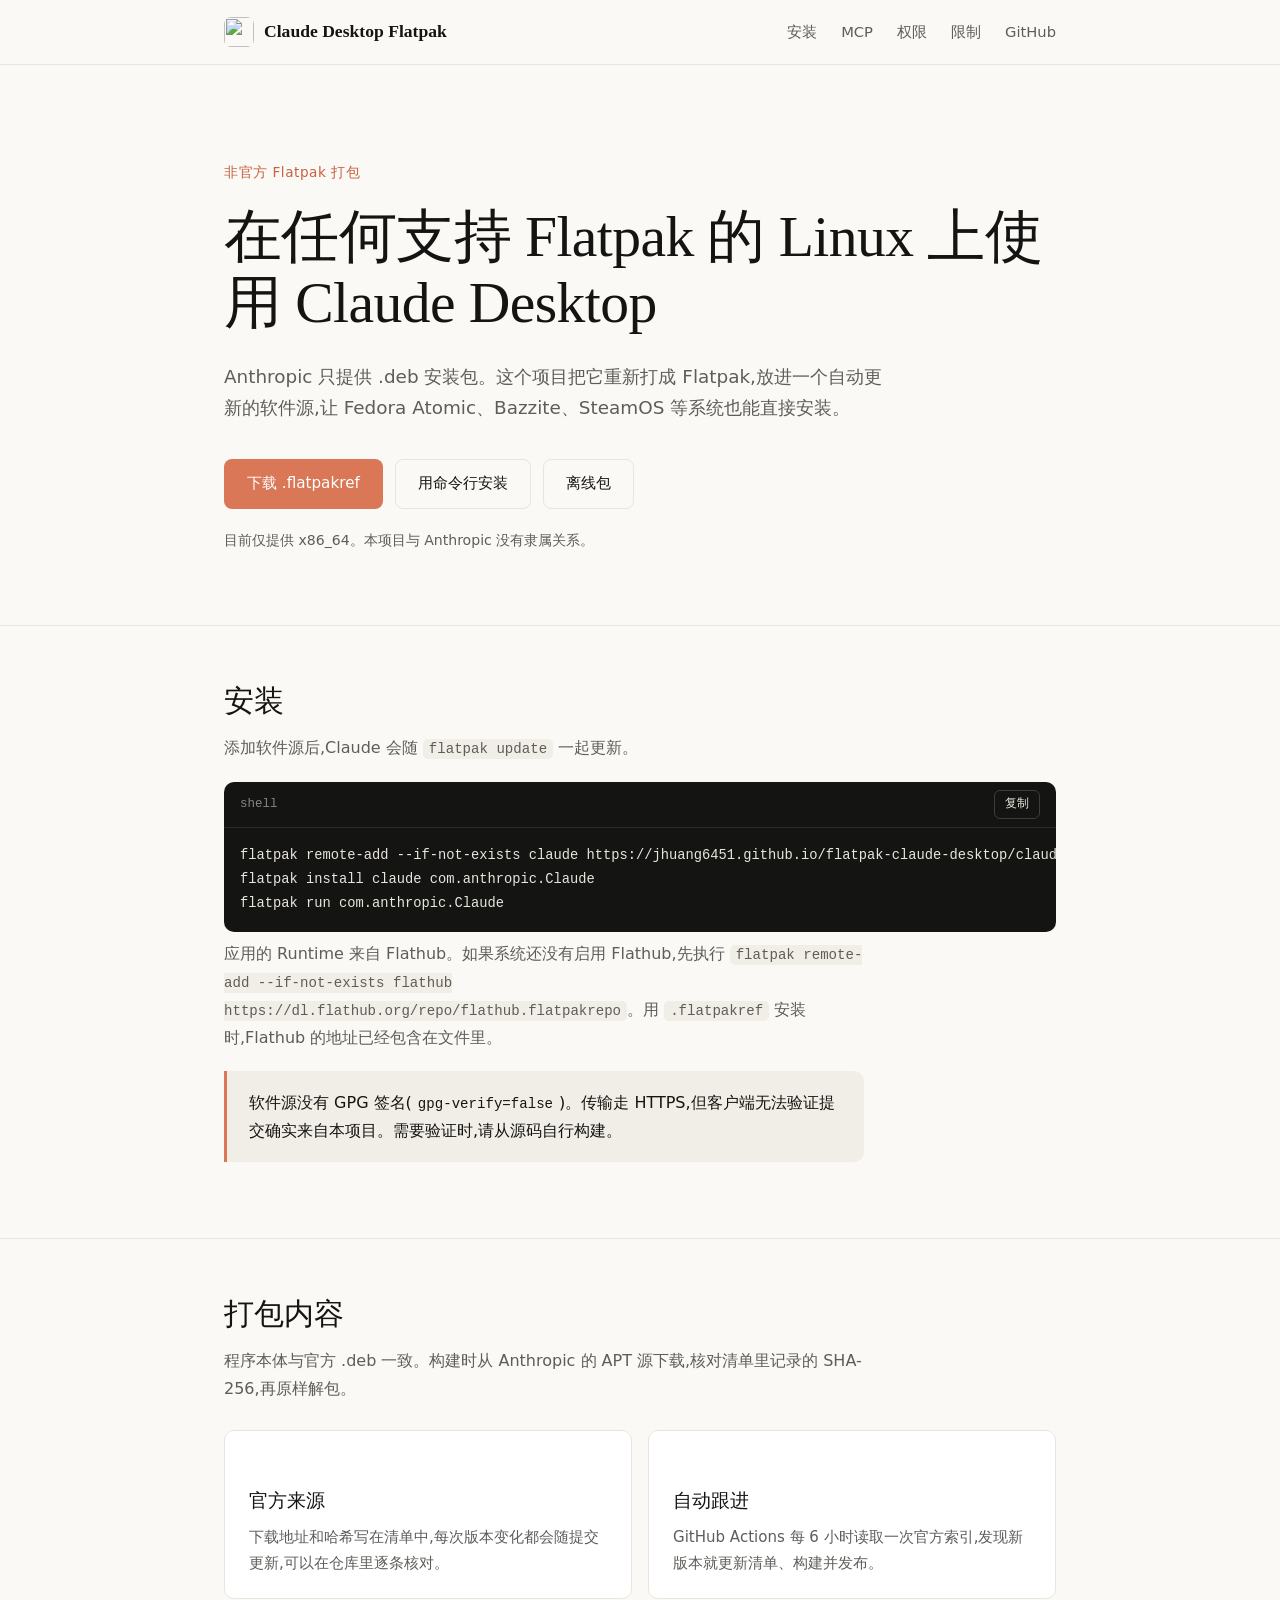
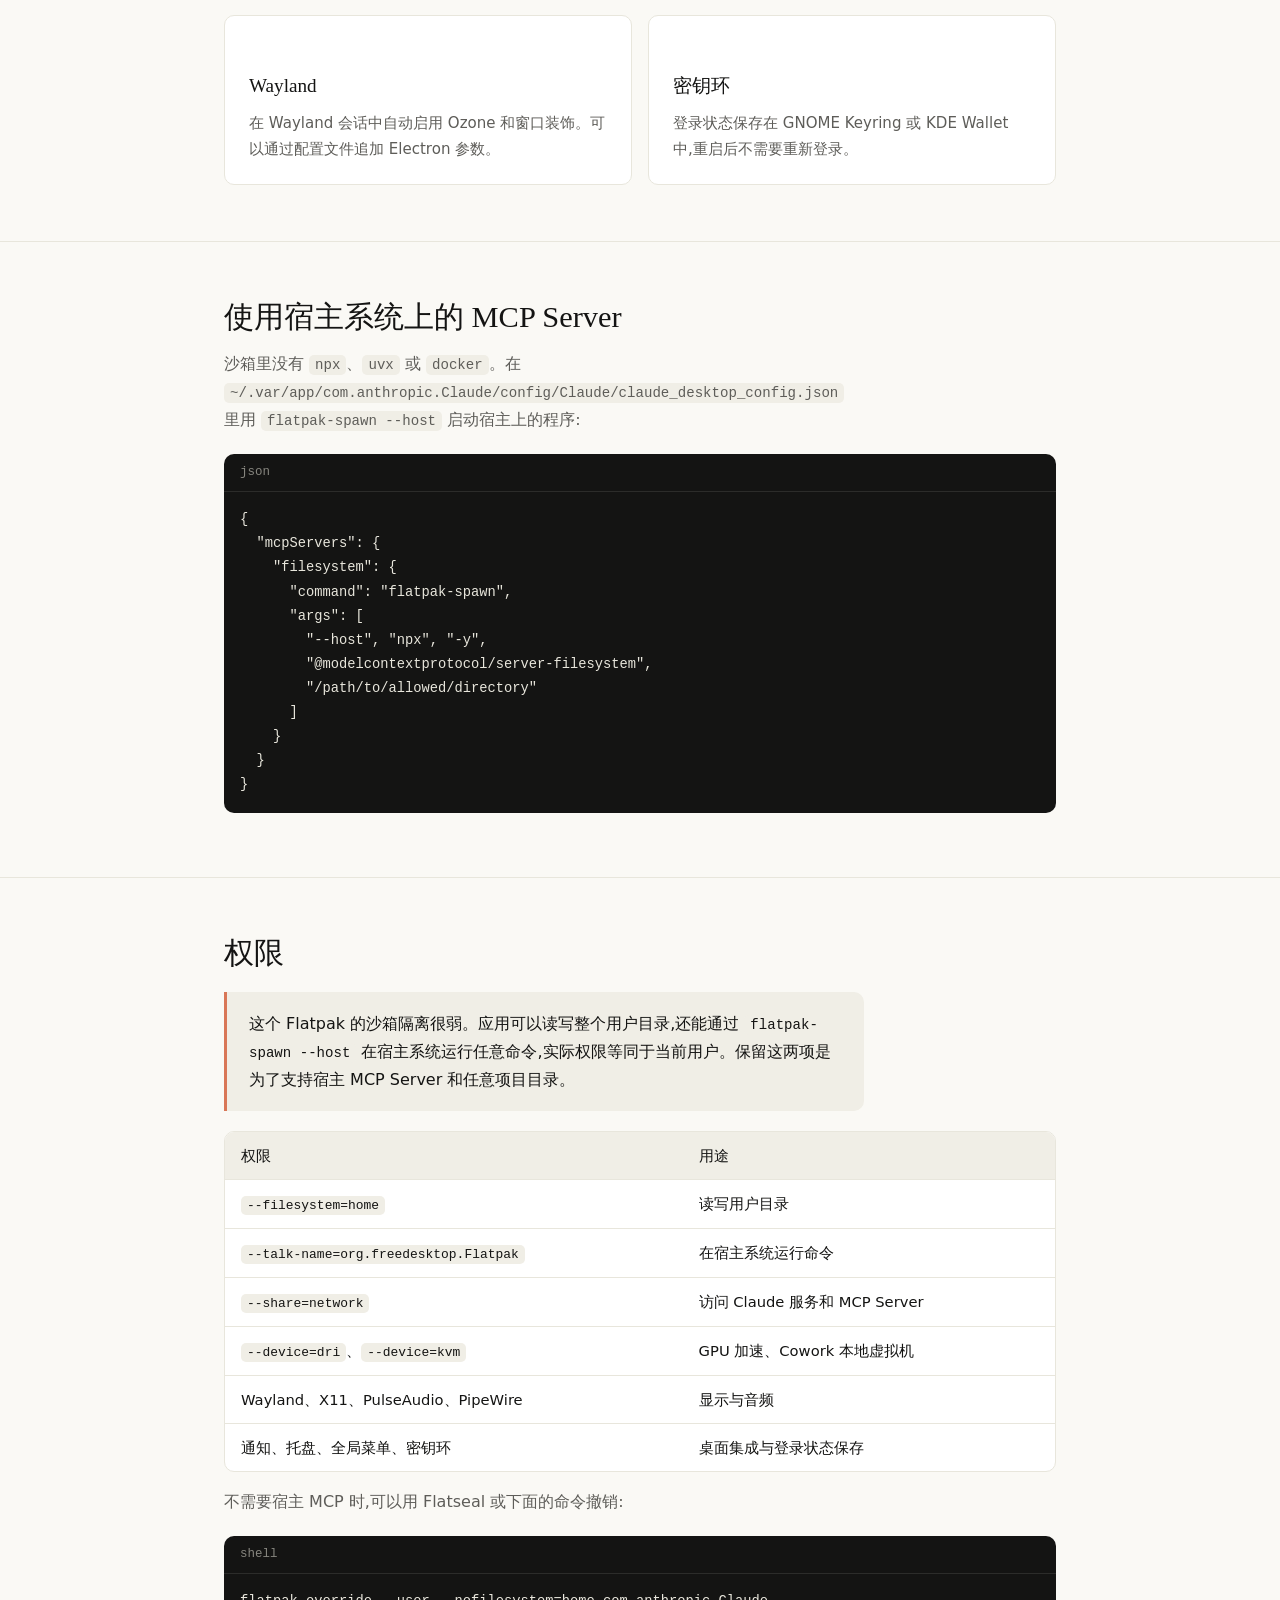
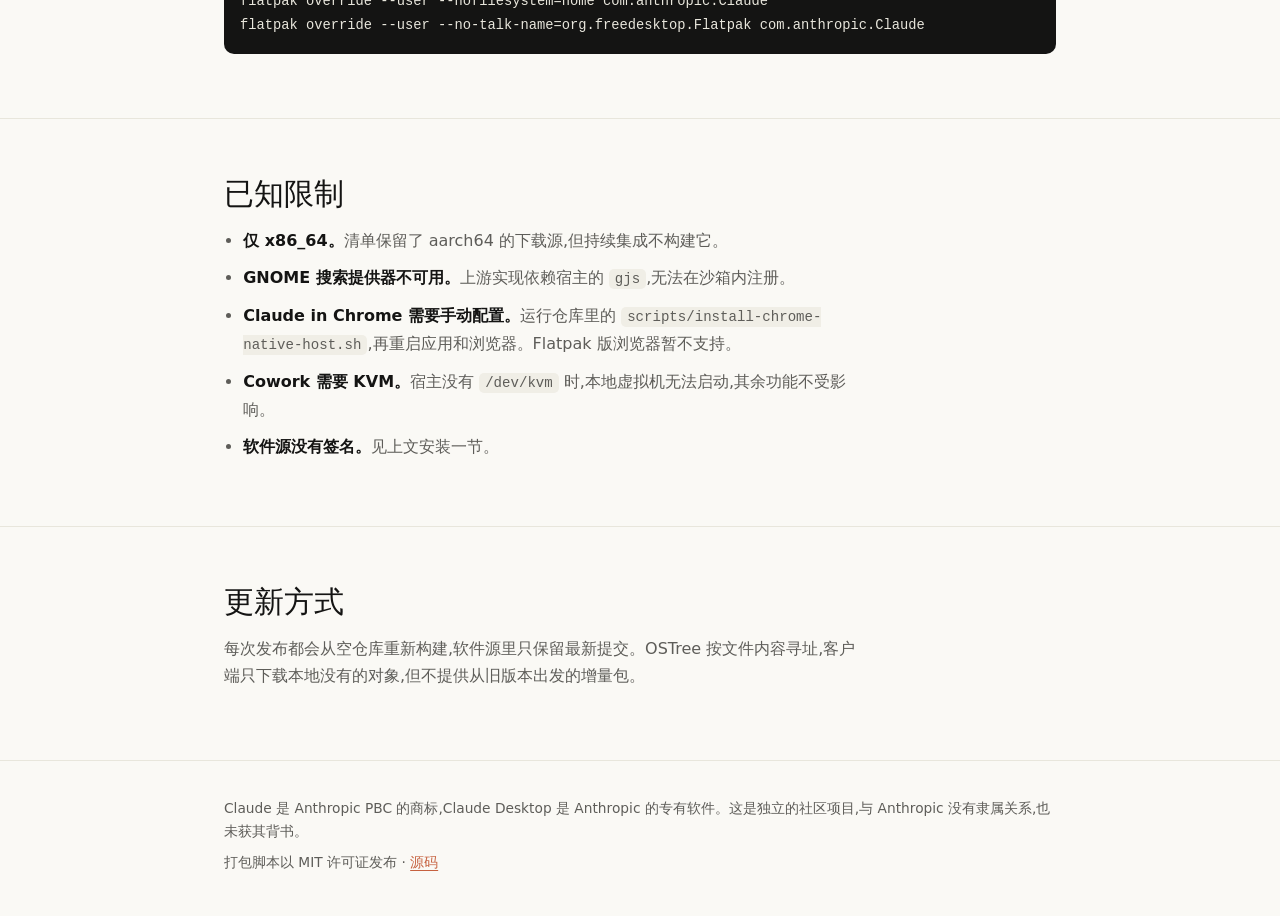
==== commit 12871236: "feat: support Claude in Chrome via host-side native messaging wrapper chrome-native-host creates its" ====
--- a/web/index.html
+++ b/web/index.html
@@ -147,7 +147,7 @@
         <ul class="plain">
           <li><strong>仅 x86_64。</strong>清单保留了 aarch64 的下载源,但持续集成不构建它。</li>
           <li><strong>GNOME 搜索提供器不可用。</strong>上游实现依赖宿主的 <code>gjs</code>,无法在沙箱内注册。</li>
-          <li><strong>Claude in Chrome 不可用。</strong>浏览器看不到沙箱里的 <code>chrome-native-host</code>。</li>
+          <li><strong>Claude in Chrome 需要手动配置。</strong>运行仓库里的 <code>scripts/install-chrome-native-host.sh</code>,再重启应用和浏览器。Flatpak 版浏览器暂不支持。</li>
           <li><strong>Cowork 需要 KVM。</strong>宿主没有 <code>/dev/kvm</code> 时,本地虚拟机无法启动,其余功能不受影响。</li>
           <li><strong>软件源没有签名。</strong>见上文安装一节。</li>
         </ul>
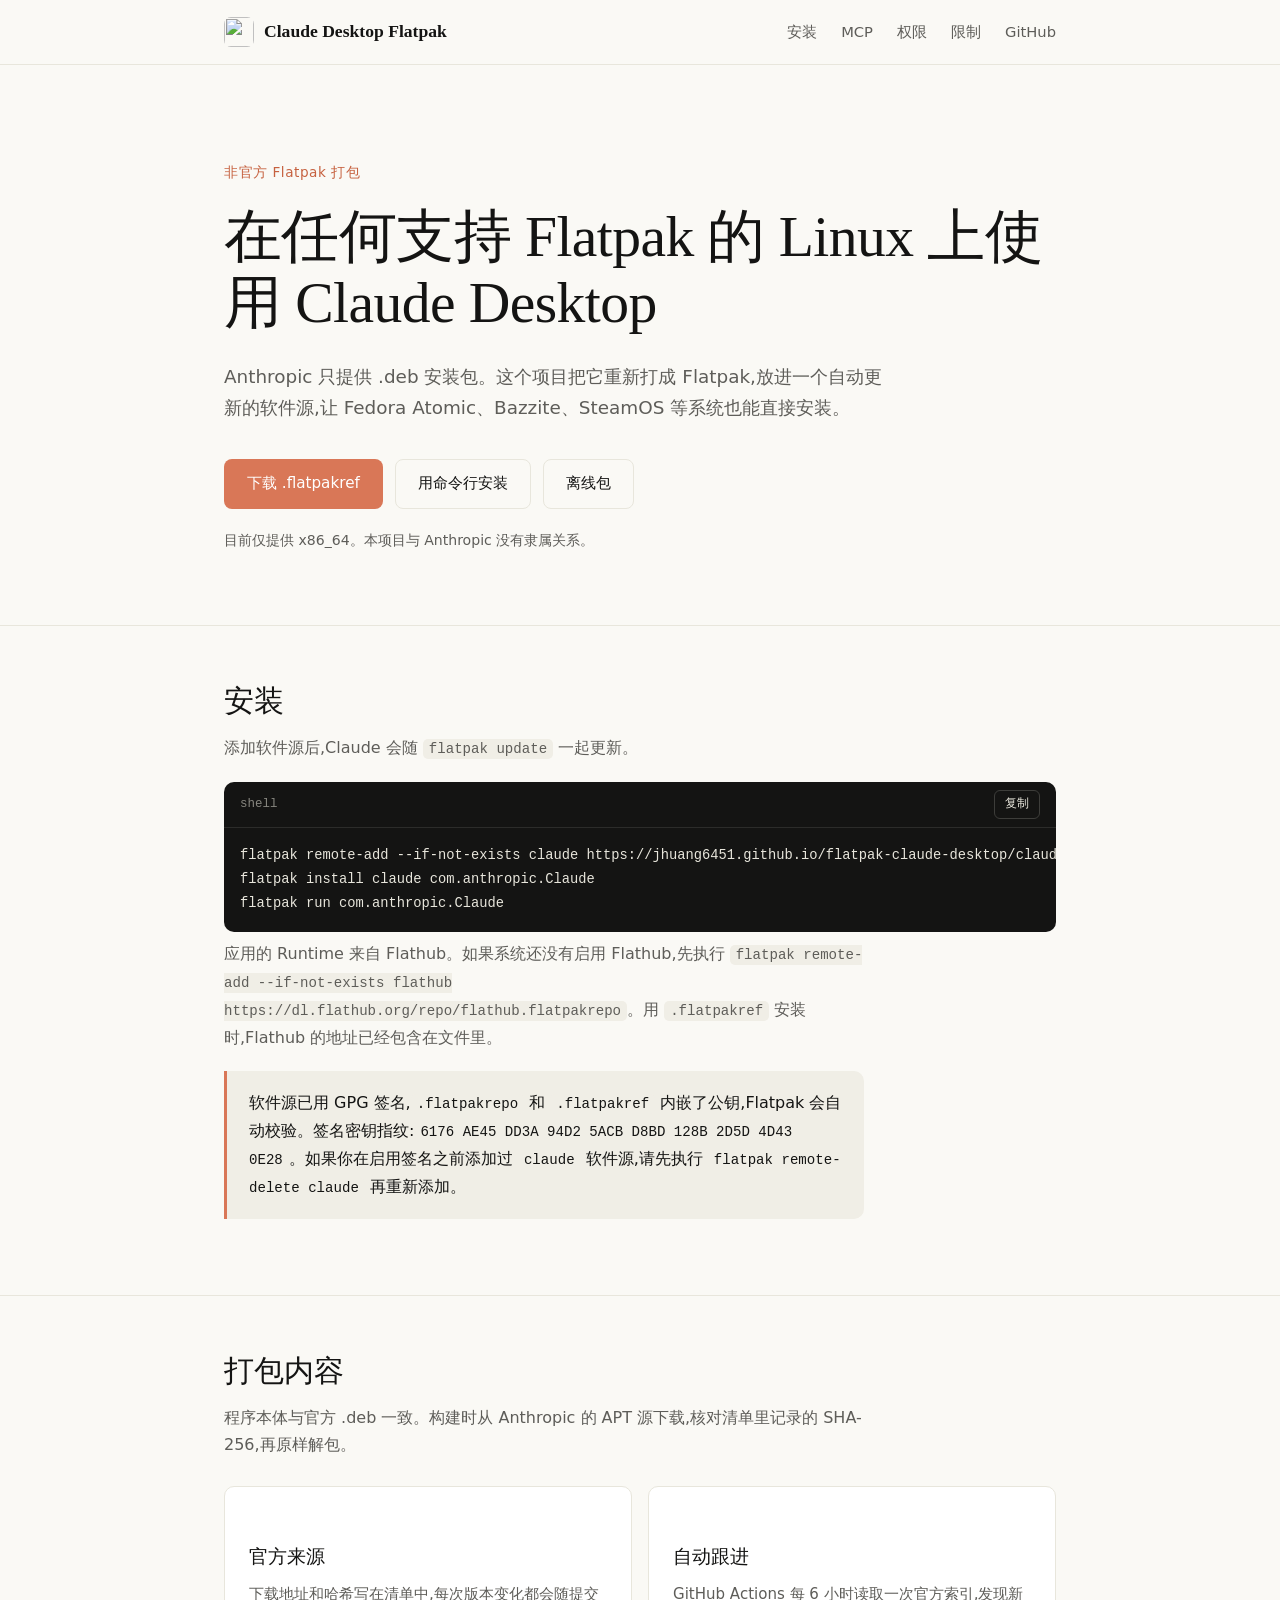
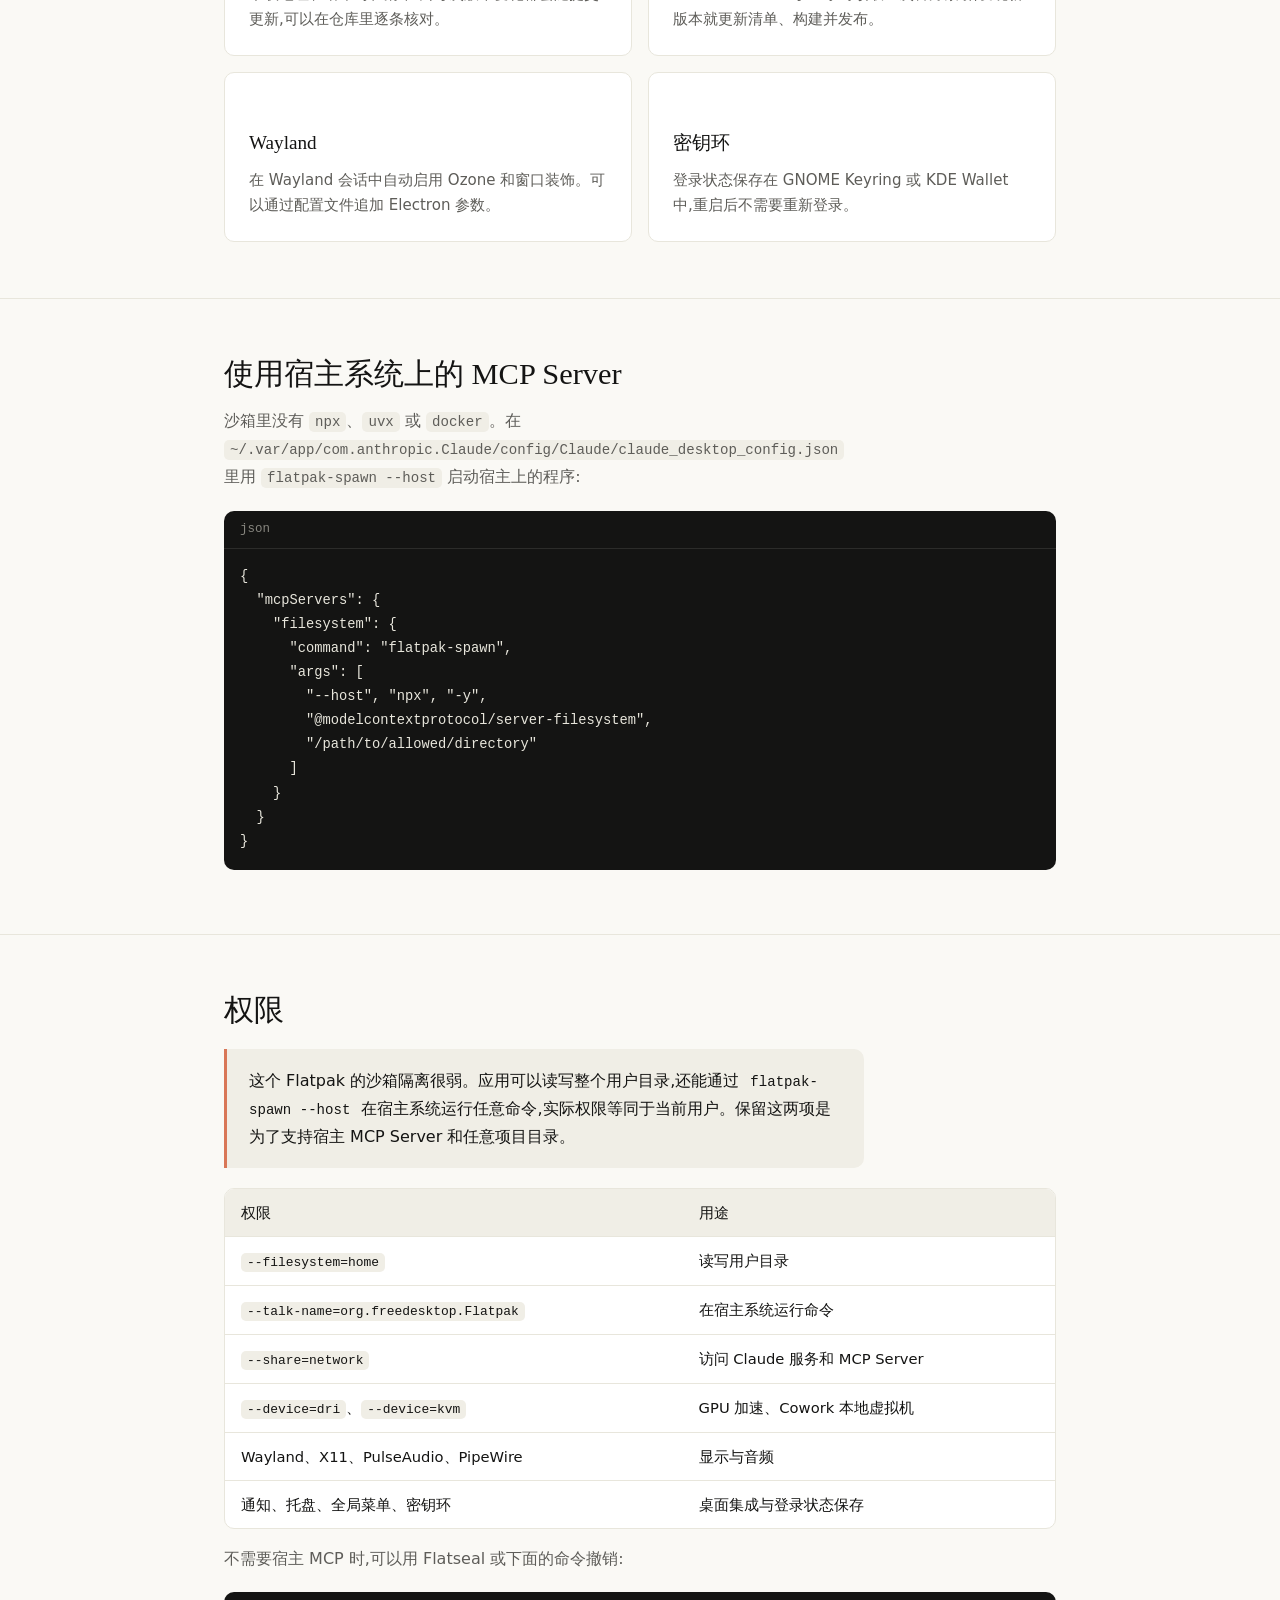
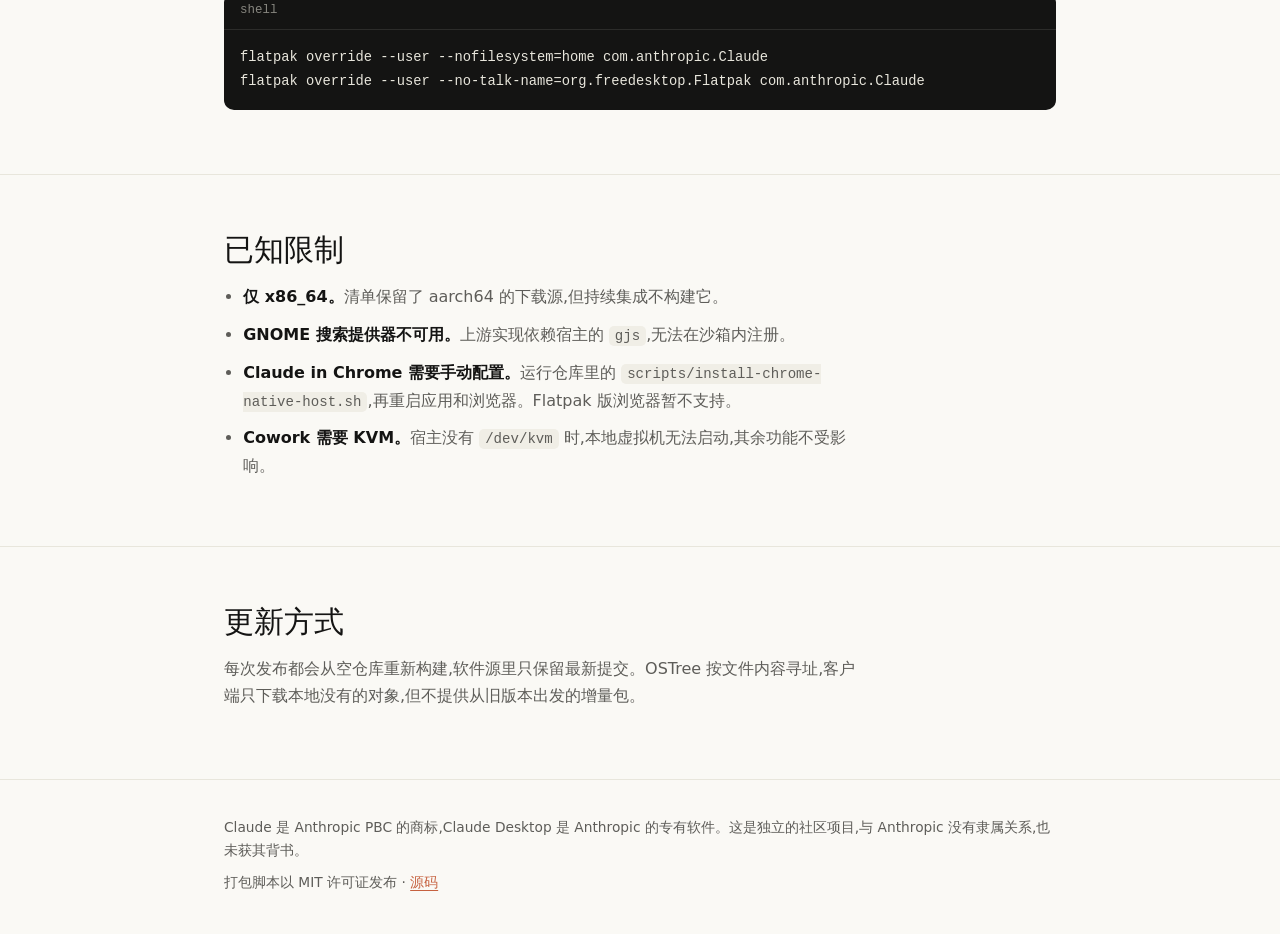
==== commit fd1a2407: "feat: sign the OSTree repo with GPG and resolve remaining TODO items - Sign commits, summary and sta" ====
--- a/web/index.html
+++ b/web/index.html
@@ -59,7 +59,7 @@
         <p>应用的 Runtime 来自 Flathub。如果系统还没有启用 Flathub,先执行 <code>flatpak remote-add --if-not-exists flathub https://dl.flathub.org/repo/flathub.flatpakrepo</code>。用 <code>.flatpakref</code> 安装时,Flathub 的地址已经包含在文件里。</p>
 
         <div class="callout">
-          <p>软件源没有 GPG 签名(<code>gpg-verify=false</code>)。传输走 HTTPS,但客户端无法验证提交确实来自本项目。需要验证时,请从源码自行构建。</p>
+          <p>软件源已用 GPG 签名,<code>.flatpakrepo</code> 和 <code>.flatpakref</code> 内嵌了公钥,Flatpak 会自动校验。签名密钥指纹:<code>6176 AE45 DD3A 94D2 5ACB D8BD 128B 2D5D 4D43 0E28</code>。如果你在启用签名之前添加过 <code>claude</code> 软件源,请先执行 <code>flatpak remote-delete claude</code> 再重新添加。</p>
         </div>
       </div>
     </section>
@@ -149,7 +149,6 @@
           <li><strong>GNOME 搜索提供器不可用。</strong>上游实现依赖宿主的 <code>gjs</code>,无法在沙箱内注册。</li>
           <li><strong>Claude in Chrome 需要手动配置。</strong>运行仓库里的 <code>scripts/install-chrome-native-host.sh</code>,再重启应用和浏览器。Flatpak 版浏览器暂不支持。</li>
           <li><strong>Cowork 需要 KVM。</strong>宿主没有 <code>/dev/kvm</code> 时,本地虚拟机无法启动,其余功能不受影响。</li>
-          <li><strong>软件源没有签名。</strong>见上文安装一节。</li>
         </ul>
       </div>
     </section>
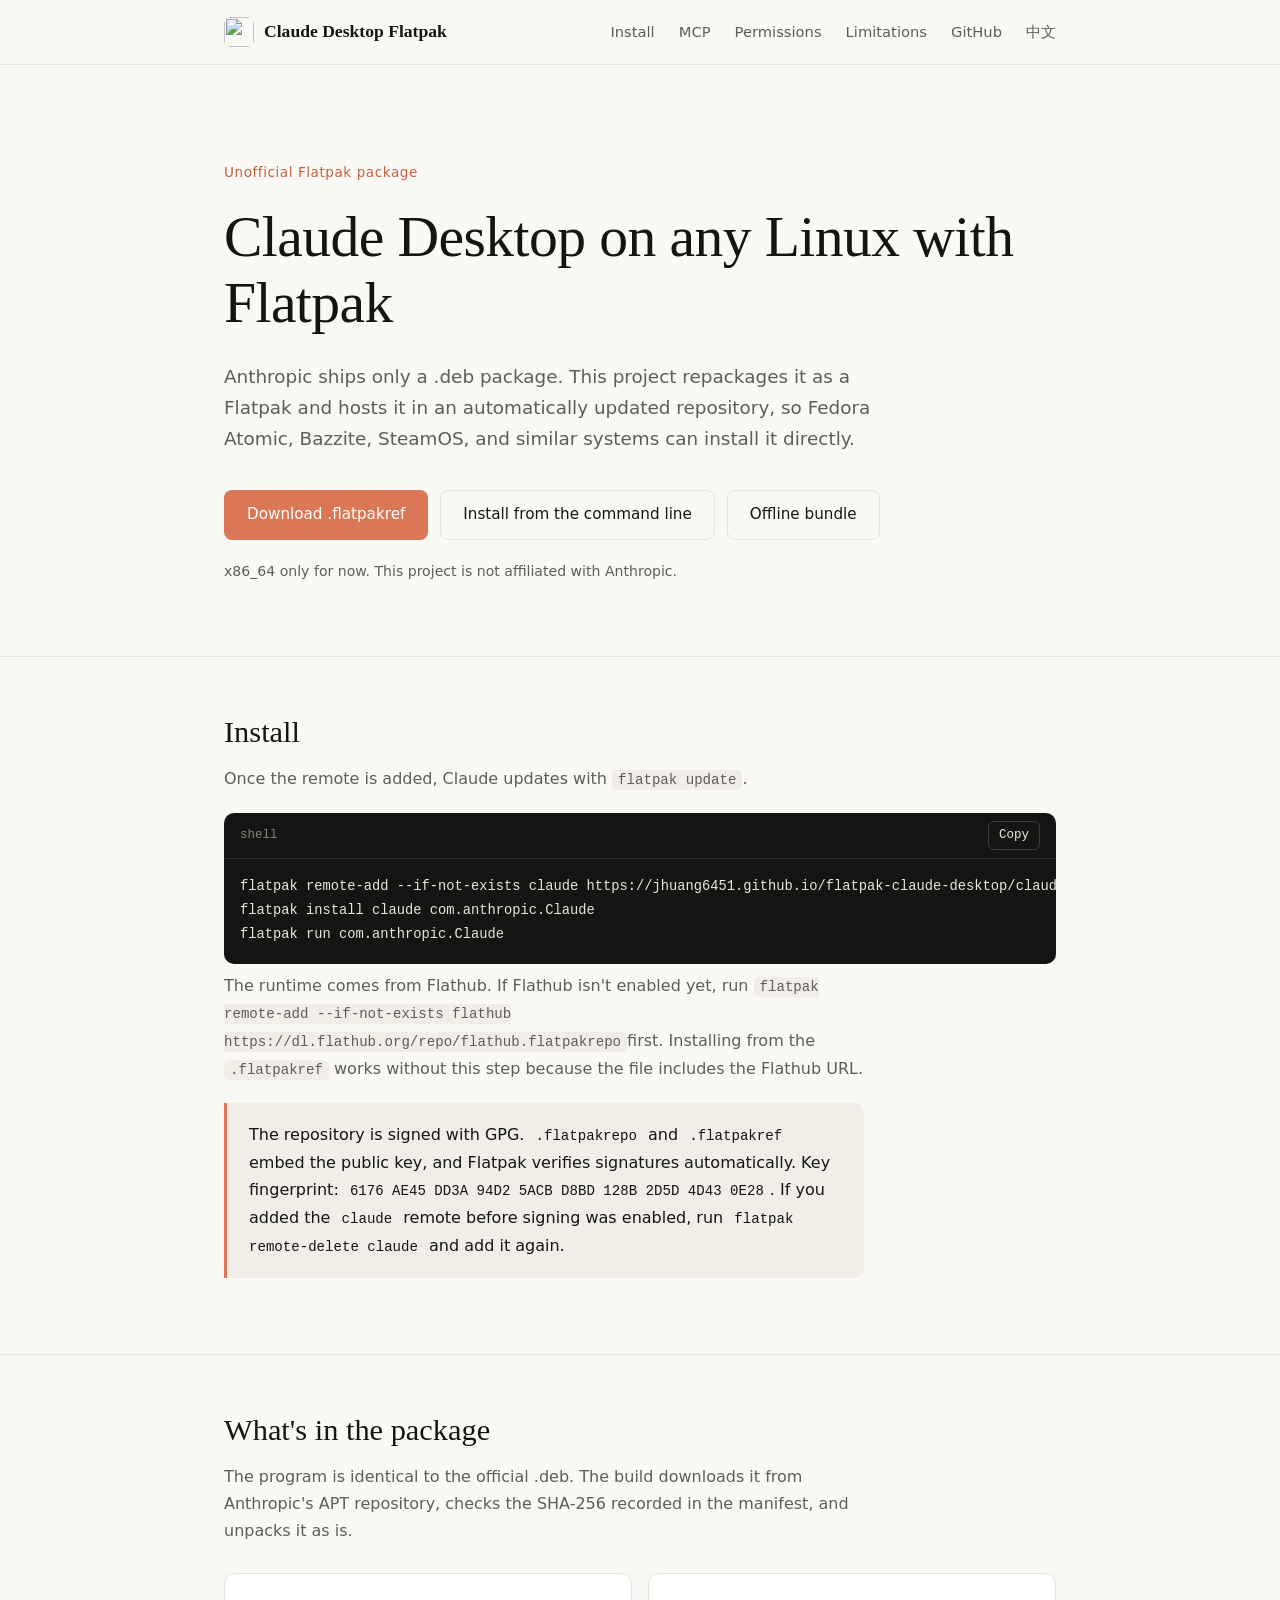
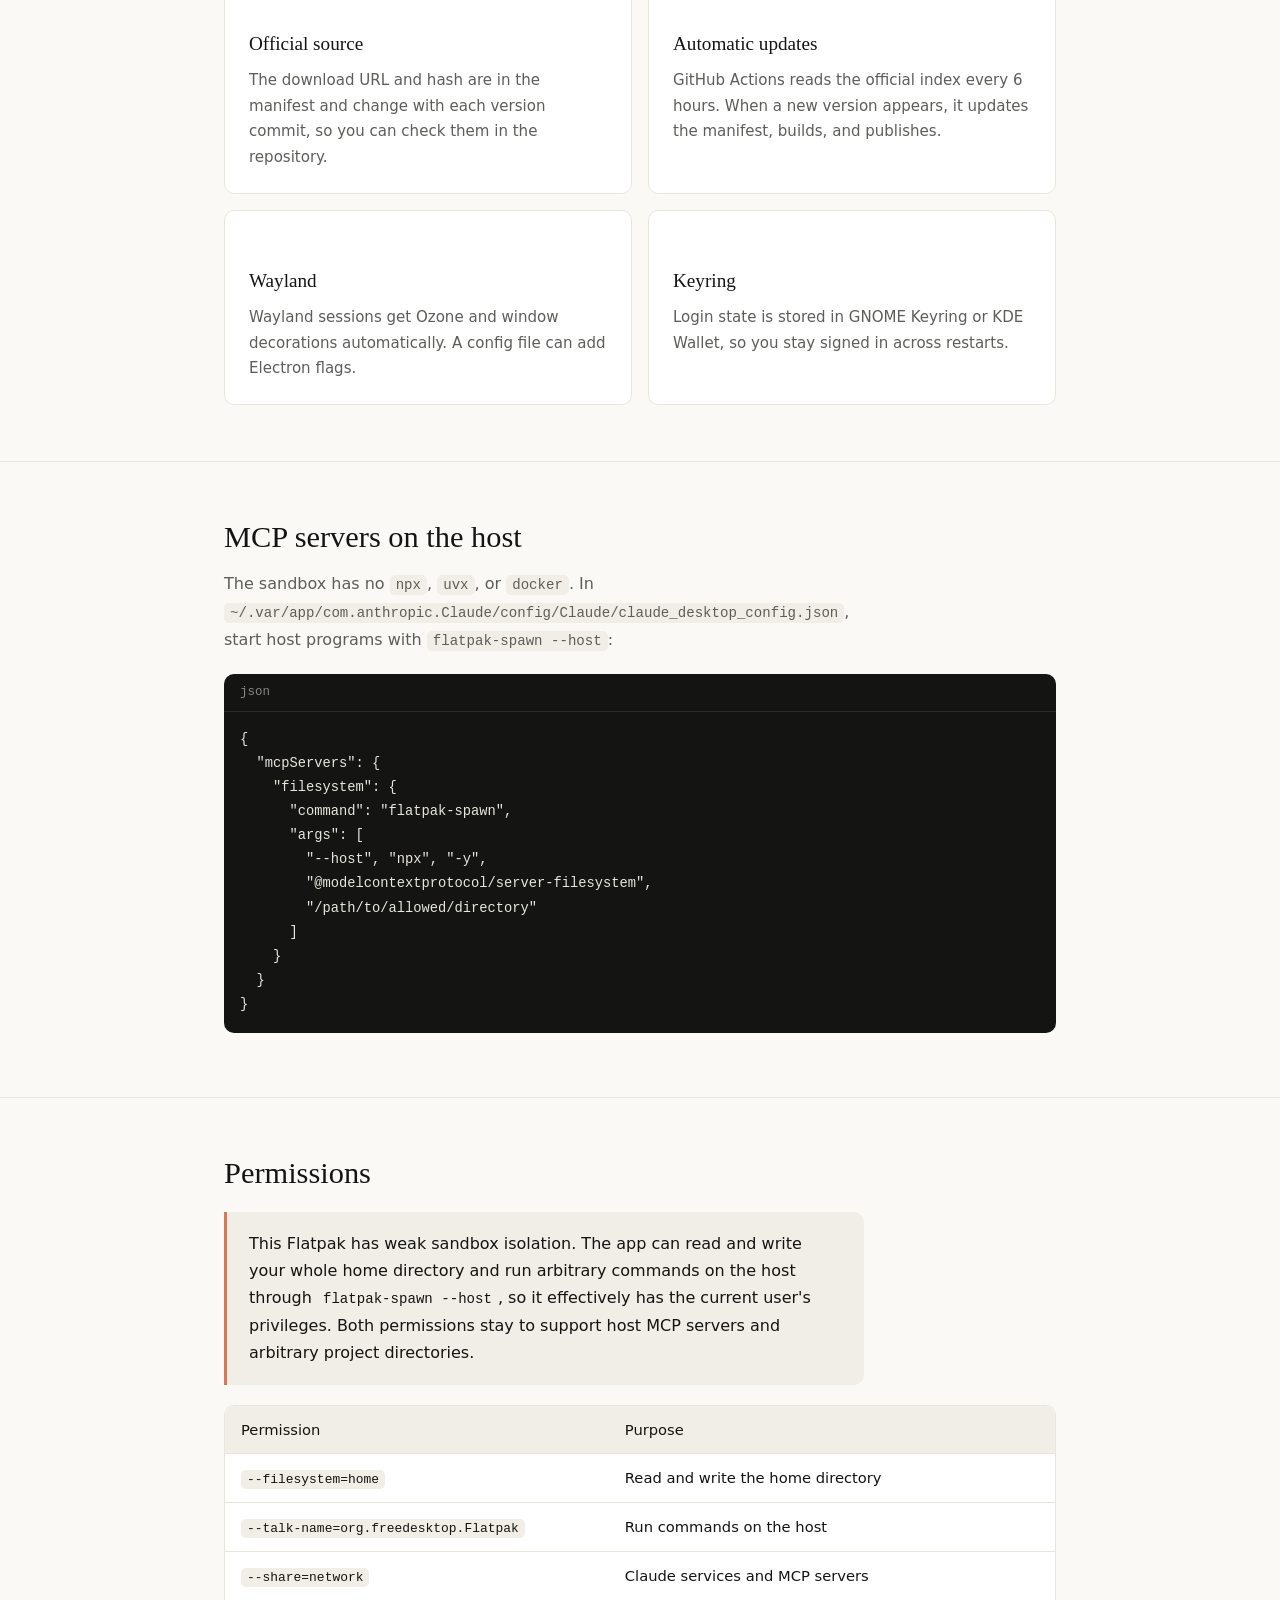
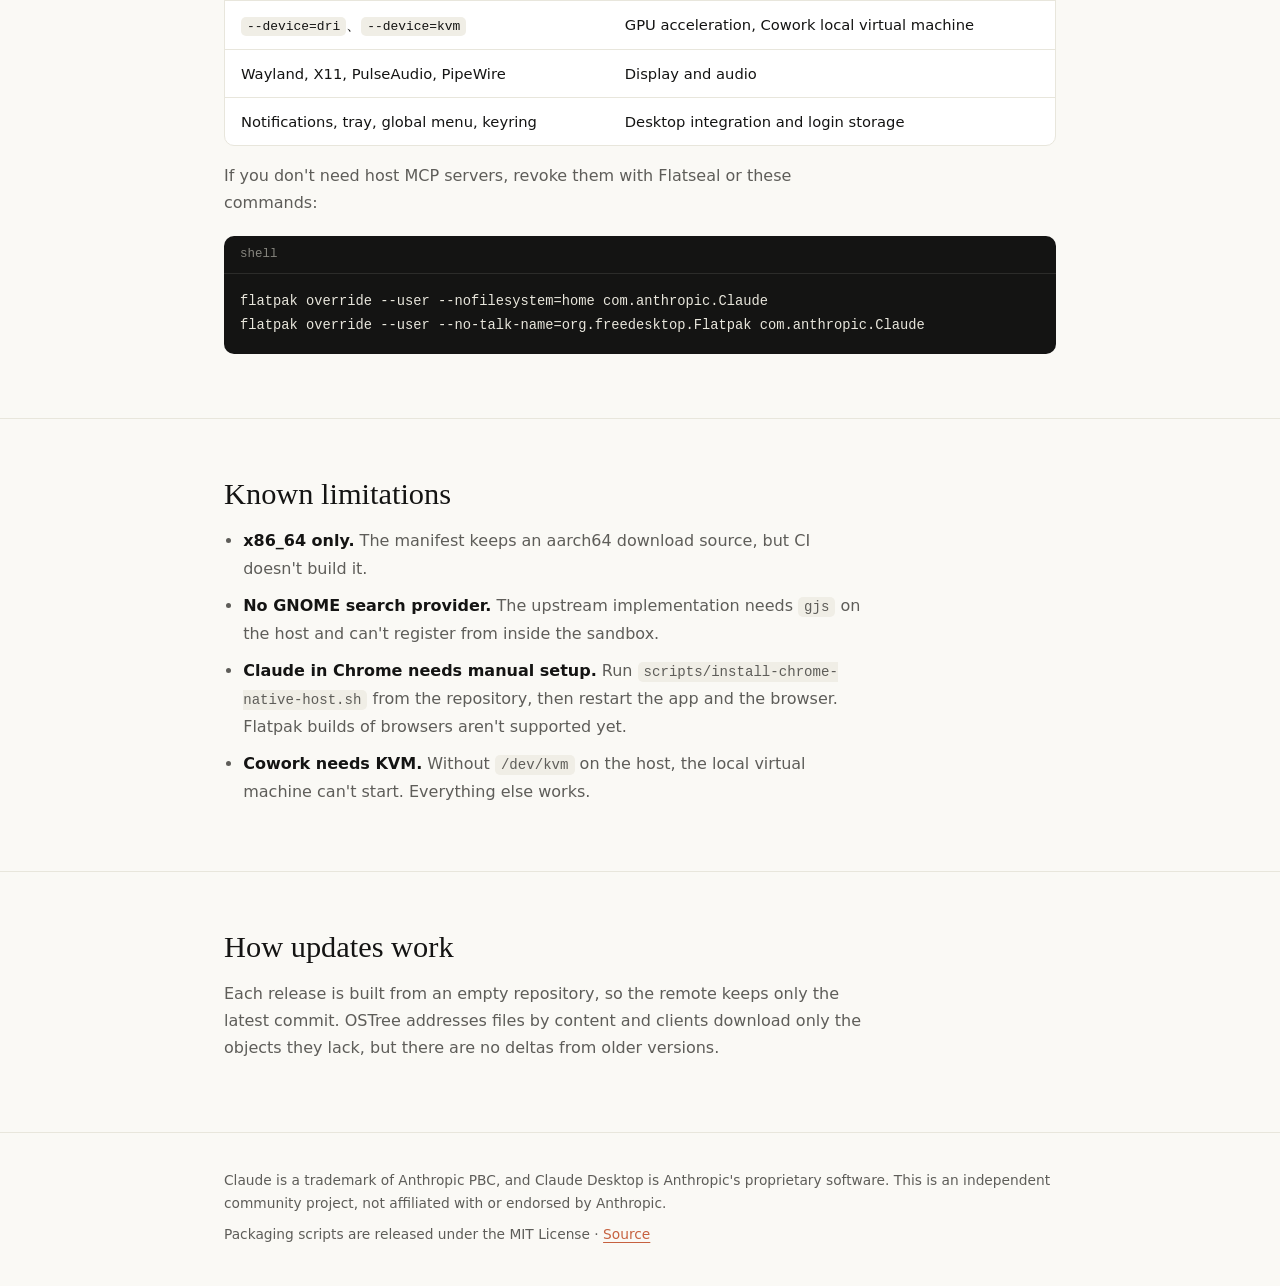
==== commit 3f4dcf4c: "docs: make English the default language and add Chinese translations Remove TODO.md, add README.zh-C" ====
--- a/web/index.html
+++ b/web/index.html
@@ -1,11 +1,11 @@
 <!DOCTYPE html>
-<html lang="zh-CN">
+<html lang="en">
 <head>
   <meta charset="UTF-8">
   <meta name="viewport" content="width=device-width, initial-scale=1.0">
   <meta name="color-scheme" content="light dark">
   <title>Claude Desktop for Linux (Flatpak)</title>
-  <meta name="description" content="Anthropic 官方 Linux 桌面客户端的 Flatpak 打包与软件源,从官方 APT 源构建,自动跟进上游版本。">
+  <meta name="description" content="Flatpak packaging and a software repository for Anthropic's official Linux desktop client, built from the official APT repository and kept in sync with upstream.">
   <link rel="icon" type="image/png" href="icons/com.anthropic.Claude.png">
   <link rel="stylesheet" href="style.css">
 </head>
@@ -17,11 +17,12 @@
         Claude Desktop Flatpak
       </a>
       <nav class="nav-links">
-        <a href="#install">安装</a>
+        <a href="#install">Install</a>
         <a href="#mcp" class="hide-sm">MCP</a>
-        <a href="#permissions">权限</a>
-        <a href="#limits" class="hide-sm">限制</a>
+        <a href="#permissions">Permissions</a>
+        <a href="#limits" class="hide-sm">Limitations</a>
         <a href="https://github.com/jhuang6451/flatpak-claude-desktop" rel="noopener">GitHub</a>
+        <a href="zh-CN.html" hreflang="zh-CN">中文</a>
       </nav>
     </div>
   </header>
@@ -29,61 +30,61 @@
   <main>
     <section class="hero">
       <div class="container">
-        <p class="eyebrow">非官方 Flatpak 打包</p>
-        <h1>在任何支持 Flatpak 的 Linux 上使用 Claude Desktop</h1>
-        <p class="lead">Anthropic 只提供 .deb 安装包。这个项目把它重新打成 Flatpak,放进一个自动更新的软件源,让 Fedora Atomic、Bazzite、SteamOS 等系统也能直接安装。</p>
+        <p class="eyebrow">Unofficial Flatpak package</p>
+        <h1>Claude Desktop on any Linux with Flatpak</h1>
+        <p class="lead">Anthropic ships only a .deb package. This project repackages it as a Flatpak and hosts it in an automatically updated repository, so Fedora Atomic, Bazzite, SteamOS, and similar systems can install it directly.</p>
         <div class="actions">
-          <a href="claude.flatpakref" class="btn btn-primary" download>下载 .flatpakref</a>
-          <a href="#install" class="btn btn-secondary">用命令行安装</a>
-          <a href="https://github.com/jhuang6451/flatpak-claude-desktop/releases/latest" class="btn btn-secondary" rel="noopener">离线包</a>
+          <a href="claude.flatpakref" class="btn btn-primary" download>Download .flatpakref</a>
+          <a href="#install" class="btn btn-secondary">Install from the command line</a>
+          <a href="https://github.com/jhuang6451/flatpak-claude-desktop/releases/latest" class="btn btn-secondary" rel="noopener">Offline bundle</a>
         </div>
-        <p class="note">目前仅提供 x86_64。本项目与 Anthropic 没有隶属关系。</p>
+        <p class="note">x86_64 only for now. This project is not affiliated with Anthropic.</p>
       </div>
     </section>
 
     <section id="install" class="block">
       <div class="container">
-        <h2>安装</h2>
-        <p>添加软件源后,Claude 会随 <code>flatpak update</code> 一起更新。</p>
+        <h2>Install</h2>
+        <p>Once the remote is added, Claude updates with <code>flatpak update</code>.</p>
 
         <div class="code-box">
           <div class="code-head">
             <span>shell</span>
-            <button class="copy-btn" type="button" id="copy-btn">复制</button>
+            <button class="copy-btn" type="button" id="copy-btn">Copy</button>
           </div>
           <pre><code id="cmd-text">flatpak remote-add --if-not-exists claude https://jhuang6451.github.io/flatpak-claude-desktop/claude.flatpakrepo
 flatpak install claude com.anthropic.Claude
 flatpak run com.anthropic.Claude</code></pre>
         </div>
 
-        <p>应用的 Runtime 来自 Flathub。如果系统还没有启用 Flathub,先执行 <code>flatpak remote-add --if-not-exists flathub https://dl.flathub.org/repo/flathub.flatpakrepo</code>。用 <code>.flatpakref</code> 安装时,Flathub 的地址已经包含在文件里。</p>
+        <p>The runtime comes from Flathub. If Flathub isn't enabled yet, run <code>flatpak remote-add --if-not-exists flathub https://dl.flathub.org/repo/flathub.flatpakrepo</code>first. Installing from the <code>.flatpakref</code> works without this step because the file includes the Flathub URL.</p>
 
         <div class="callout">
-          <p>软件源已用 GPG 签名,<code>.flatpakrepo</code> 和 <code>.flatpakref</code> 内嵌了公钥,Flatpak 会自动校验。签名密钥指纹:<code>6176 AE45 DD3A 94D2 5ACB D8BD 128B 2D5D 4D43 0E28</code>。如果你在启用签名之前添加过 <code>claude</code> 软件源,请先执行 <code>flatpak remote-delete claude</code> 再重新添加。</p>
+          <p>The repository is signed with GPG. <code>.flatpakrepo</code> and <code>.flatpakref</code> embed the public key, and Flatpak verifies signatures automatically. Key fingerprint: <code>6176 AE45 DD3A 94D2 5ACB D8BD 128B 2D5D 4D43 0E28</code>. If you added the <code>claude</code> remote before signing was enabled, run <code>flatpak remote-delete claude</code> and add it again.</p>
         </div>
       </div>
     </section>
 
     <section class="block">
       <div class="container">
-        <h2>打包内容</h2>
-        <p>程序本体与官方 .deb 一致。构建时从 Anthropic 的 APT 源下载,核对清单里记录的 SHA-256,再原样解包。</p>
+        <h2>What's in the package</h2>
+        <p>The program is identical to the official .deb. The build downloads it from Anthropic's APT repository, checks the SHA-256 recorded in the manifest, and unpacks it as is.</p>
         <div class="features">
           <div class="feature">
-            <h3>官方来源</h3>
-            <p>下载地址和哈希写在清单中,每次版本变化都会随提交更新,可以在仓库里逐条核对。</p>
+            <h3>Official source</h3>
+            <p>The download URL and hash are in the manifest and change with each version commit, so you can check them in the repository.</p>
           </div>
           <div class="feature">
-            <h3>自动跟进</h3>
-            <p>GitHub Actions 每 6 小时读取一次官方索引,发现新版本就更新清单、构建并发布。</p>
+            <h3>Automatic updates</h3>
+            <p>GitHub Actions reads the official index every 6 hours. When a new version appears, it updates the manifest, builds, and publishes.</p>
           </div>
           <div class="feature">
             <h3>Wayland</h3>
-            <p>在 Wayland 会话中自动启用 Ozone 和窗口装饰。可以通过配置文件追加 Electron 参数。</p>
+            <p>Wayland sessions get Ozone and window decorations automatically. A config file can add Electron flags.</p>
           </div>
           <div class="feature">
-            <h3>密钥环</h3>
-            <p>登录状态保存在 GNOME Keyring 或 KDE Wallet 中,重启后不需要重新登录。</p>
+            <h3>Keyring</h3>
+            <p>Login state is stored in GNOME Keyring or KDE Wallet, so you stay signed in across restarts.</p>
           </div>
         </div>
       </div>
@@ -91,8 +92,8 @@
 
     <section id="mcp" class="block">
       <div class="container">
-        <h2>使用宿主系统上的 MCP Server</h2>
-        <p>沙箱里没有 <code>npx</code>、<code>uvx</code> 或 <code>docker</code>。在 <code>~/.var/app/com.anthropic.Claude/config/Claude/claude_desktop_config.json</code> 里用 <code>flatpak-spawn --host</code> 启动宿主上的程序:</p>
+        <h2>MCP servers on the host</h2>
+        <p>The sandbox has no <code>npx</code>, <code>uvx</code>, or <code>docker</code>. In <code>~/.var/app/com.anthropic.Claude/config/Claude/claude_desktop_config.json</code>, start host programs with <code>flatpak-spawn --host</code>:</p>
         <div class="code-box">
           <div class="code-head"><span>json</span></div>
           <pre><code>{
@@ -113,26 +114,26 @@
 
     <section id="permissions" class="block">
       <div class="container">
-        <h2>权限</h2>
+        <h2>Permissions</h2>
         <div class="callout">
-          <p>这个 Flatpak 的沙箱隔离很弱。应用可以读写整个用户目录,还能通过 <code>flatpak-spawn --host</code> 在宿主系统运行任意命令,实际权限等同于当前用户。保留这两项是为了支持宿主 MCP Server 和任意项目目录。</p>
+          <p>This Flatpak has weak sandbox isolation. The app can read and write your whole home directory and run arbitrary commands on the host through <code>flatpak-spawn --host</code>, so it effectively has the current user's privileges. Both permissions stay to support host MCP servers and arbitrary project directories.</p>
         </div>
         <div class="table-wrap">
           <table>
             <thead>
-              <tr><th>权限</th><th>用途</th></tr>
+              <tr><th>Permission</th><th>Purpose</th></tr>
             </thead>
             <tbody>
-              <tr><td><code>--filesystem=home</code></td><td>读写用户目录</td></tr>
-              <tr><td><code>--talk-name=org.freedesktop.Flatpak</code></td><td>在宿主系统运行命令</td></tr>
-              <tr><td><code>--share=network</code></td><td>访问 Claude 服务和 MCP Server</td></tr>
-              <tr><td><code>--device=dri</code>、<code>--device=kvm</code></td><td>GPU 加速、Cowork 本地虚拟机</td></tr>
-              <tr><td>Wayland、X11、PulseAudio、PipeWire</td><td>显示与音频</td></tr>
-              <tr><td>通知、托盘、全局菜单、密钥环</td><td>桌面集成与登录状态保存</td></tr>
+              <tr><td><code>--filesystem=home</code></td><td>Read and write the home directory</td></tr>
+              <tr><td><code>--talk-name=org.freedesktop.Flatpak</code></td><td>Run commands on the host</td></tr>
+              <tr><td><code>--share=network</code></td><td>Claude services and MCP servers</td></tr>
+              <tr><td><code>--device=dri</code>、<code>--device=kvm</code></td><td>GPU acceleration, Cowork local virtual machine</td></tr>
+              <tr><td>Wayland, X11, PulseAudio, PipeWire</td><td>Display and audio</td></tr>
+              <tr><td>Notifications, tray, global menu, keyring</td><td>Desktop integration and login storage</td></tr>
             </tbody>
           </table>
         </div>
-        <p style="margin-top: 16px;">不需要宿主 MCP 时,可以用 Flatseal 或下面的命令撤销:</p>
+        <p style="margin-top: 16px;">If you don't need host MCP servers, revoke them with Flatseal or these commands:</p>
         <div class="code-box">
           <div class="code-head"><span>shell</span></div>
           <pre><code>flatpak override --user --nofilesystem=home com.anthropic.Claude
@@ -143,28 +144,28 @@
 
     <section id="limits" class="block">
       <div class="container">
-        <h2>已知限制</h2>
+        <h2>Known limitations</h2>
         <ul class="plain">
-          <li><strong>仅 x86_64。</strong>清单保留了 aarch64 的下载源,但持续集成不构建它。</li>
-          <li><strong>GNOME 搜索提供器不可用。</strong>上游实现依赖宿主的 <code>gjs</code>,无法在沙箱内注册。</li>
-          <li><strong>Claude in Chrome 需要手动配置。</strong>运行仓库里的 <code>scripts/install-chrome-native-host.sh</code>,再重启应用和浏览器。Flatpak 版浏览器暂不支持。</li>
-          <li><strong>Cowork 需要 KVM。</strong>宿主没有 <code>/dev/kvm</code> 时,本地虚拟机无法启动,其余功能不受影响。</li>
+          <li><strong>x86_64 only.</strong> The manifest keeps an aarch64 download source, but CI doesn't build it.</li>
+          <li><strong>No GNOME search provider.</strong> The upstream implementation needs <code>gjs</code> on the host and can't register from inside the sandbox.</li>
+          <li><strong>Claude in Chrome needs manual setup.</strong> Run <code>scripts/install-chrome-native-host.sh</code> from the repository, then restart the app and the browser. Flatpak builds of browsers aren't supported yet.</li>
+          <li><strong>Cowork needs KVM.</strong> Without <code>/dev/kvm</code> on the host, the local virtual machine can't start. Everything else works.</li>
         </ul>
       </div>
     </section>
 
     <section class="block">
       <div class="container">
-        <h2>更新方式</h2>
-        <p>每次发布都会从空仓库重新构建,软件源里只保留最新提交。OSTree 按文件内容寻址,客户端只下载本地没有的对象,但不提供从旧版本出发的增量包。</p>
+        <h2>How updates work</h2>
+        <p>Each release is built from an empty repository, so the remote keeps only the latest commit. OSTree addresses files by content and clients download only the objects they lack, but there are no deltas from older versions.</p>
       </div>
     </section>
   </main>
 
   <footer class="footer">
     <div class="container">
-      <p>Claude 是 Anthropic PBC 的商标,Claude Desktop 是 Anthropic 的专有软件。这是独立的社区项目,与 Anthropic 没有隶属关系,也未获其背书。</p>
-      <p>打包脚本以 MIT 许可证发布 · <a href="https://github.com/jhuang6451/flatpak-claude-desktop" rel="noopener">源码</a></p>
+      <p>Claude is a trademark of Anthropic PBC, and Claude Desktop is Anthropic's proprietary software. This is an independent community project, not affiliated with or endorsed by Anthropic.</p>
+      <p>Packaging scripts are released under the MIT License · <a href="https://github.com/jhuang6451/flatpak-claude-desktop" rel="noopener">Source</a></p>
     </div>
   </footer>
 
@@ -175,8 +176,8 @@
       if (!btn || !code || !navigator.clipboard) return;
       btn.addEventListener('click', function () {
         navigator.clipboard.writeText(code.innerText).then(function () {
-          btn.textContent = '已复制';
-          setTimeout(function () { btn.textContent = '复制'; }, 2000);
+          btn.textContent = 'Copied';
+          setTimeout(function () { btn.textContent = 'Copy'; }, 2000);
         });
       });
     })();
